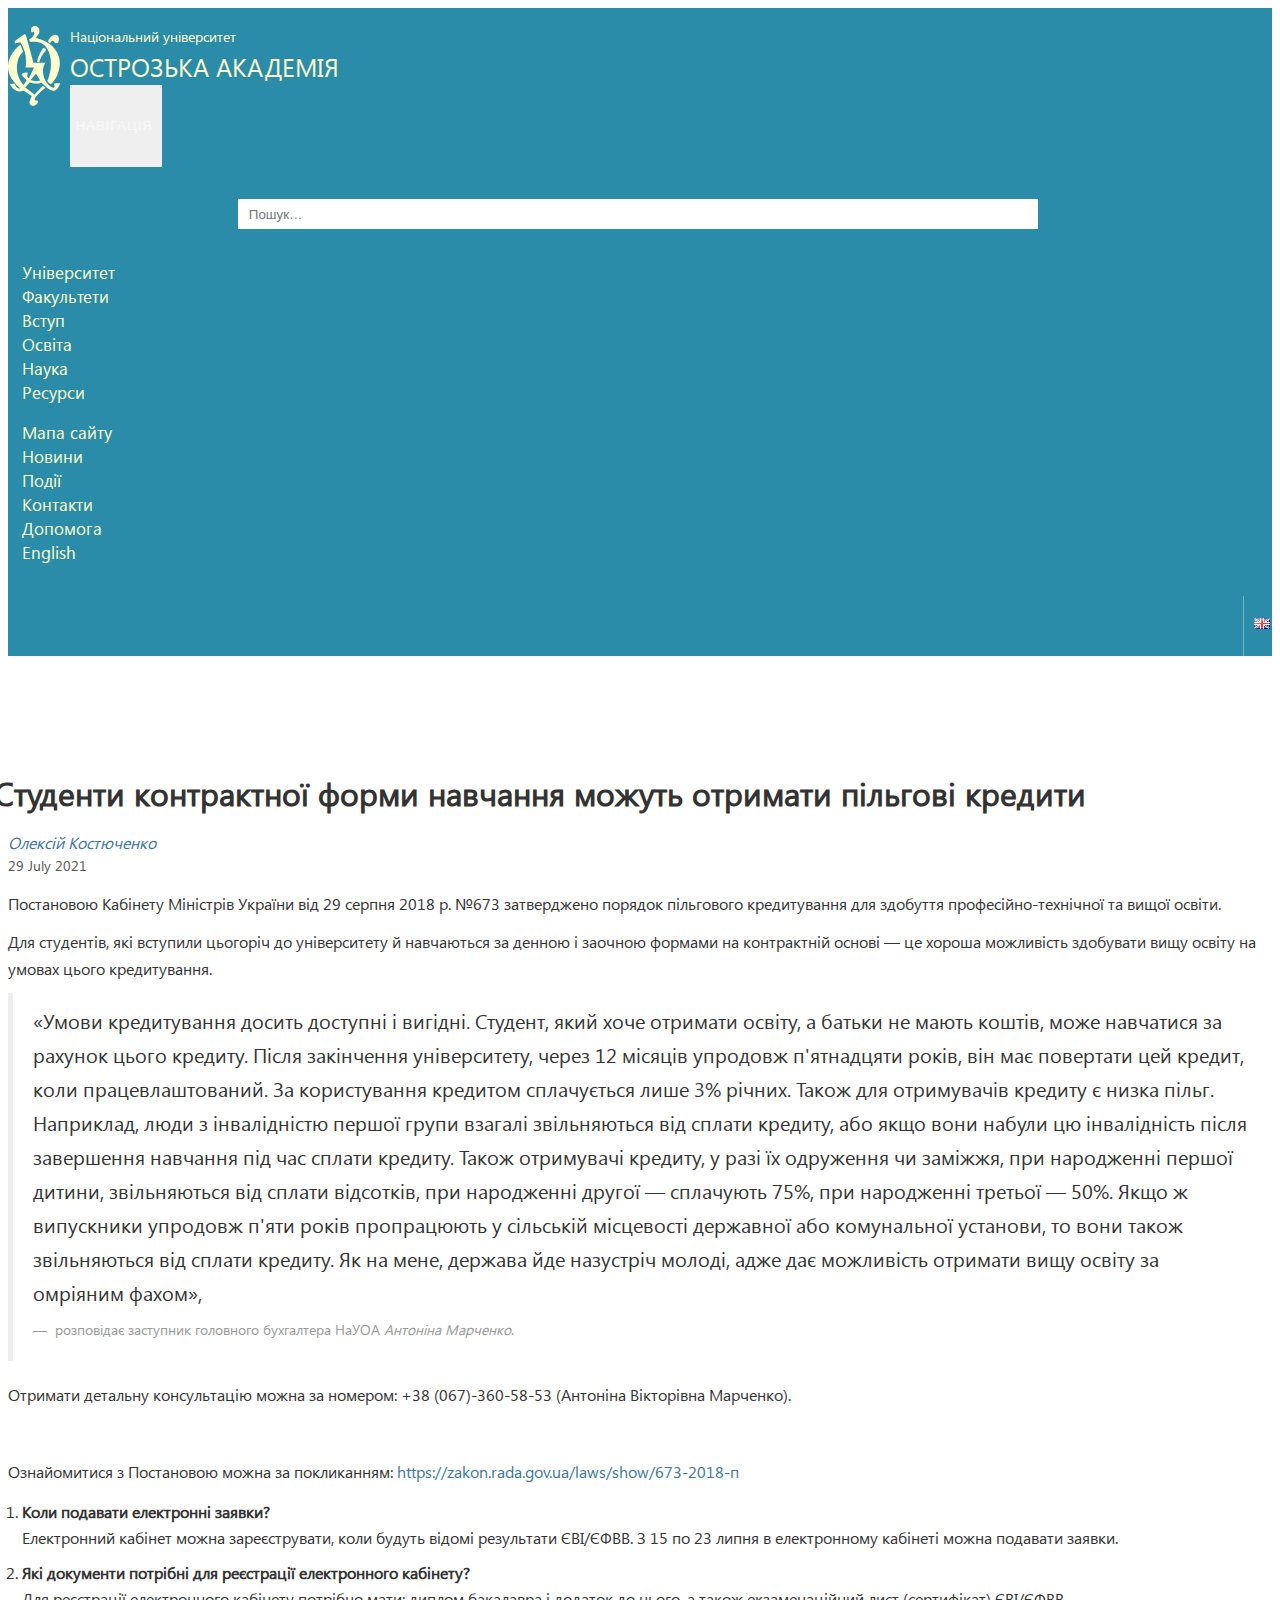
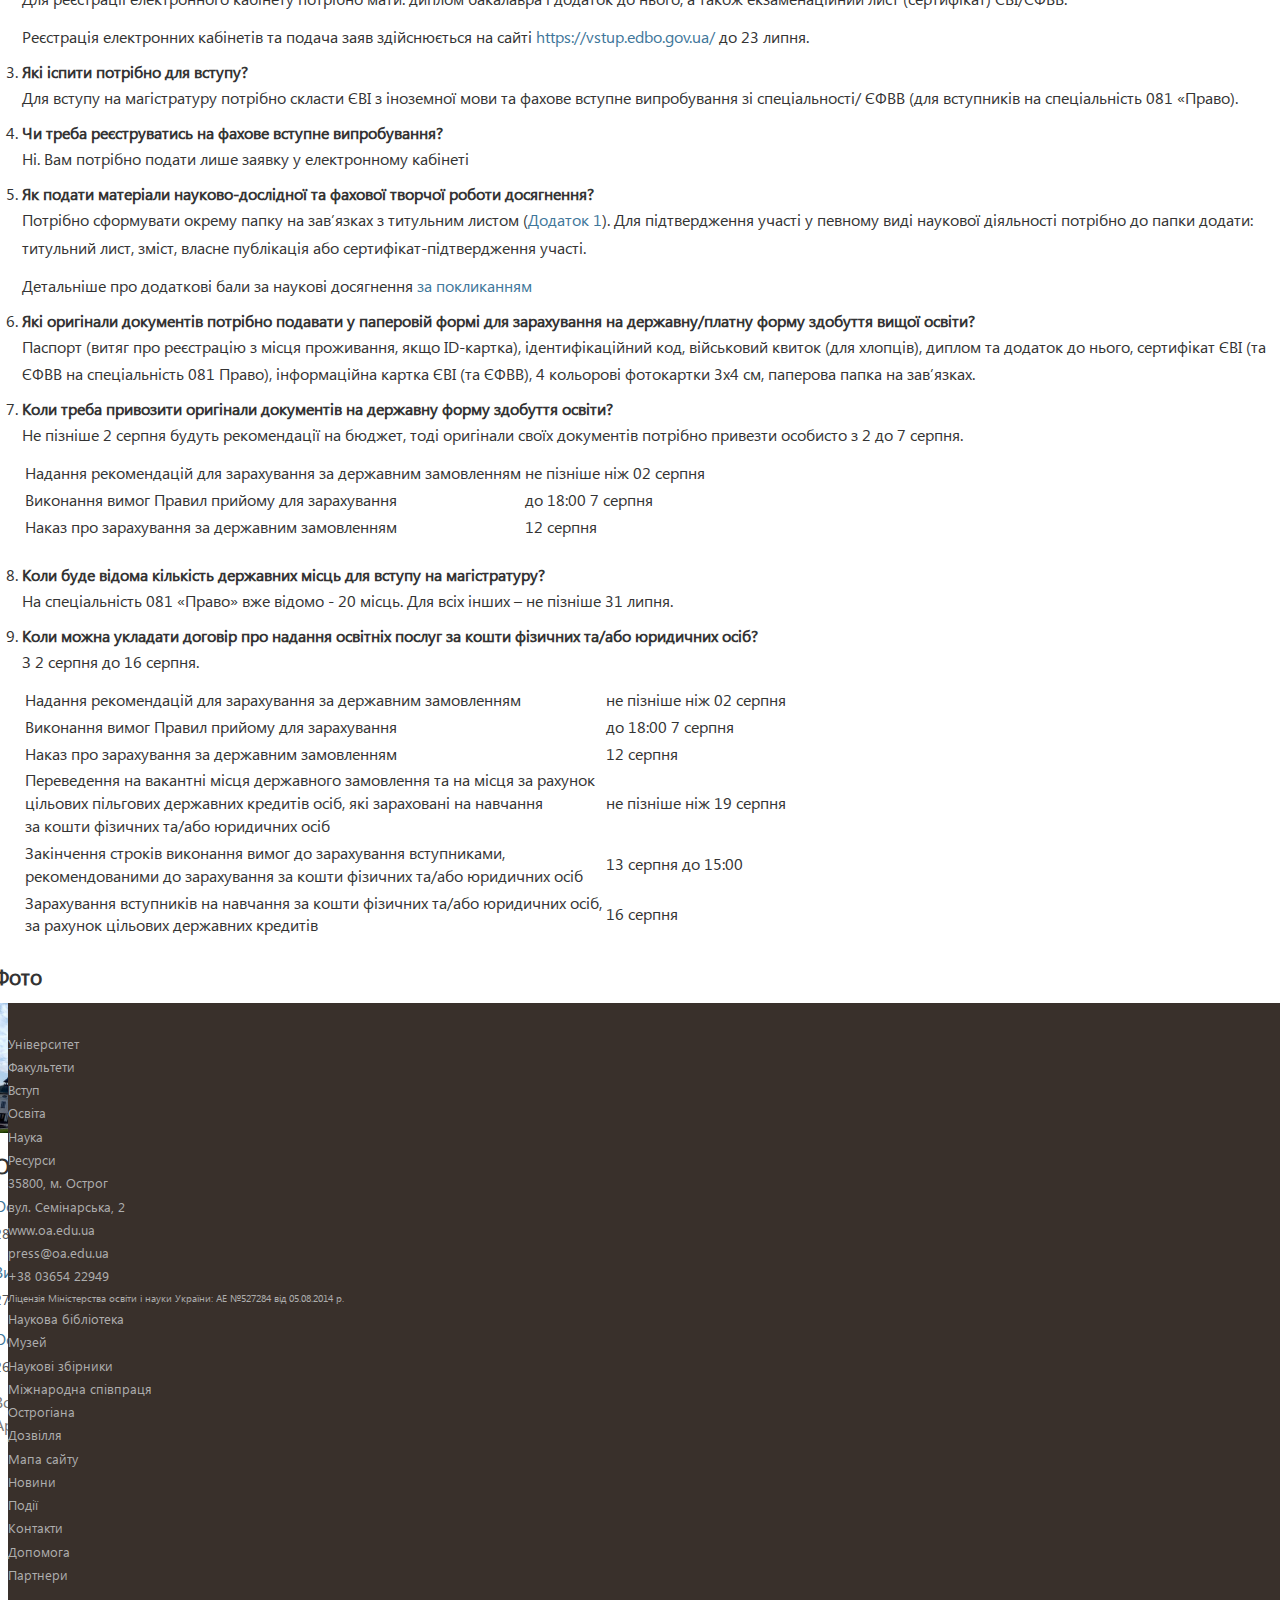
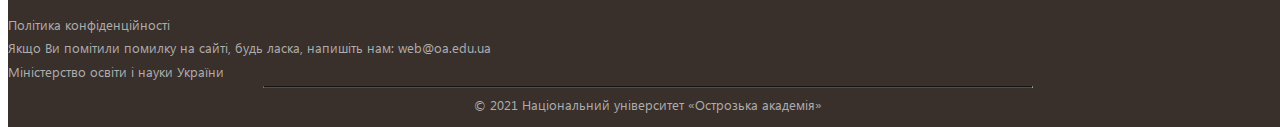
==== news (right sidebar).html @ 6e34d289 "page news accordion animation" ====
<!DOCTYPE html>
<html lang="uk">

<head>
	<!--base href="https://www.oa.edu.ua/" />-->
    <meta charset="utf-8">
    <!-- <meta http-equiv="X-UA-Compatible" content="IE=edge"> -->
	<meta name="viewport" content="width=device-width, initial-scale=1">
	<meta name="keywords" content="Острозька академія, університет, освіта, наука"/>
	<meta name="description" content=' Студенти контрактної форми навчання можуть отримати пільгові кредити' />
	<meta property="og:title" content="Студенти контрактної форми навчання можуть отримати пільгові кредити" />
	<meta property="og:url" content="https://www.oa.edu.ua/ua/info/news/2021/29-07-01" />
	<meta property="og:description" content="" />
	<meta property="og:image" content="https://www.oa.edu.ua/assets/images/new_building_b.jpg" />
	<meta property="og:type" content="article" />
	<meta property="og:site_name" content="Національний університет &laquo;Острозька академія&raquo;" />
	<title>Студенти контрактної форми навчання можуть отримати пільгові кредити | Національний університет &laquo;Острозька академія&raquo;</title>
	<link rel="alternate" type="application/rss+xml" title="Національний університет &laquo;Острозька академія&raquo; | Новини RSS" href="ua/rss.xml">	
	<link rel="shortcut icon" type="image/x-icon" href="i/favicon.ico" /> 
	<!-- <link href="c/bootstrap.min.css" rel="stylesheet">
    <link href="c/bootstrap-theme.min.css" rel="stylesheet"> -->
    <link href="bootstrap-5.0.2-dist/css/bootstrap.min.css" rel="stylesheet">
    <link href="c/owl-carousel/owl.carousel.css" rel="stylesheet">
    <link href="c/jquery.fancybox.min.css" rel="stylesheet">
    <link href="c/icomoon.css" rel="stylesheet">
    <link href="c/style.min.css" rel="stylesheet">
	
</head>

<body id="Inner">
<header>
    <nav class="navbar navbar-light fixed-top navbar-expand-md blue" role="navigation">
        <div class="container">
            <div class="headline d-none d-md-block"></div>
            <div class="row nav-row">
                <div class="col-md-4 col-lg-4 col-xl-4">
                    <!-- Brand and toggle get grouped for better mobile display -->
                    <div class="navbar-header">
                        <div class="d-flex justify-content-between navbar-brand">
                            <a href="/">
                                <img src="im/logo.svg" class="logo" alt="ОА">
                                <img src="im/logo.svg" class="logo_s" alt="ОА">
                                <div>
                                    <p class="d-none d-md-block">Національний університет</p>
                                    <p>ОСТРОЗЬКА АКАДЕМІЯ</p>
                                </div>
                            </a>
                            <button class="navbar-toggler" type="button" data-toggle="collapse" data-target="#navbarToggleExternalContent" aria-controls="navbarToggleExternalContent" aria-label="Переключатель навигации">
                                <span class="visually-hidden">Навігація</span>
                                <span class="navbar-toggler-icon"></span>
                            </button>

                            <!-- <button type="button" class="navbar-toggler" data-toggle="collapse"
                                data-target="#bs-example-navbar-collapse-1">
                                <span class="sr-only">Навігація</span>
                                <span class="icon-bar"></span>
                                <span class="icon-bar"></span>
                                <span class="icon-bar"></span>
                            </button> -->
                            <!-- <div style="clear:both;"></div>  -->


                        </div>
                    </div>
                </div>
                <div class="col-md-7 col-lg-7 col-xl-7" class="collapse navbar-collapse" id="navbarToggleExternalContent" style="height: auto;">

                    <!-- Collect the nav links, forms, and other content for toggling -->
                    <form id="sitesearch" class="d-block d-md-none" action="/ua/search" role="search">
                        <input name="gs" id="searchtext" class="placeholder animate-in" placeholder="Пошук…"
                               type="text">
                        <button class="svg" type="submit"><i class="icons _icon-search"></i></button>
                    </form>
                    <div class="d-flex justify-content-center">
                        <div class="row mainnav clearfix d-flex justify-content-end">
                            <div class="col-12">
                                <a id="mainnav"></a>
                                <nav role="navigation">
                                    <ul class="nav d-flex flex-column align-items-end flex-md-row justify-content-between">
                                        <li class="nav-item" id="univercity"><a class="nav-link" href="/ua/info/">Університет</a></li>
                                        <li class="nav-item" id="departments"><a class="nav-link" href="/ua/departments/">Факультети</a></li>
                                        <li class="nav-item" id="enter"><a class="nav-link" href="https://vstup.oa.edu.ua">Вступ</a></li>
                                        <li class="nav-item" id="student"><a class="nav-link" href="/ua/osvita/">Освіта</a></li>
                                        <li class="nav-item" id="science"><a class="nav-link" href="/ua/science/">Наука</a></li>
                                        <li class="nav-item" id="resources" class="last"><a class="nav-link" href="/ua/resources/">Ресурси</a></li>
                                    </ul>
                                </nav>
                            </div>
                        </div>

                        <div class="row topnav d-block d-md-none clearfix">
                            <div class="col-12">
                                <a id="rolesnav"></a>
                                <nav role="navigation">
                                    <ul class="nav d-flex flex-column flex-md-row justify-content-between">
                                        <li class="nav-item"><a class="nav-link" href="/ua/search">Мапа сайту</a></li>
                                        <li class="nav-item"><a class="nav-link" href="/ua/info/news">Новини</a></li>
                                        <li class="nav-item"><a class="nav-link" href="//events.oa.edu.ua">Події</a></li>
                                        <li class="nav-item"><a class="nav-link" href="/ua/contacts/">Контакти</a></li>
                                        <li class="nav-item"><a class="nav-link" href="//help.oa.edu.ua/">Допомога</a></li>
                                        <li class="nav-item"><a class="nav-link" href="/en/">English</a></li>
                                    </ul>
                                </nav>
                            </div>

                        </div>



                    </div><!-- /.navbar-collapse -->
                </div>
                <div class="col-md-1 col-lg-1 col-xl-1 navicons d-none d-md-block">
                    <div id="sb-search" class="sb-search">
                        <form action="/ua/search">
                            <input class="sb-search-input" placeholder="Пошук…" type="search" name="gs" id="search">
                            <input class="sb-search-submit" type="submit" value="">
                            <span class="sb-icon-search icons _icon-search"></span>
                        </form>
                    </div>
                    <div class="m-line"></div>
                    <a href="/en/"><img src="im/lang.jpg" alt="EN"></a>
                </div>
            </div>
        </div><!-- /.container -->
    </nav>
    <!--div id="snowflakeContainer">
<p class="snowflake">*</p>
</div-->
    <div class="drawer hidden-phone" id="m_univercity">
        <div class="container d-flex justify-content-end">
            <div class="col-md-2">
                <ul>
                    <li><a href="/ua/info/history">Історія та сучасність університету</a></li>
                    <li><a href="//museum.oa.edu.ua">Музей Острозької академії</a></li>
                    <li><a href="/ua/contacts/cont_heads">Адміністрація</a></li>
                    <li><a href="/ua/info/upravlinya_zvo/vchena_rada">Вчена рада</a></li>
                </ul>
            </div>

            <div class="col-md-2">
                <ul>
                    <li><a href="/ua/info/news">Новини та події</a></li>
                    <li><a href="/ua/info/upravlinya_zvo/rectorsoffice">Ректорат</a></li>
                    <li><a href="/ua/info/information_nauoa/normatyvno-pravovi-akty">Нормативні документи</a></li>
                    <li><a href="/ua/info/access">Публічна інформація</a></li>
                    <li><a href="/ua/contacts/cont_all">Контакти</a></li>
                </ul>
            </div>

            <p class="col-md-4 hidden-phone">Національний університет «Острозька академія» — наступник першого
                вищого навчального закладу східнослов’янських народів — Острозької слов’яно-греко-латинської
                академії. Сьогодні виш визнано одним із найпрестижніших вищих навчальних закладів України.</p>
            <div class="col-md-4"><img src="im/nav_about.jpg" alt="Університет" class="img-fluid" width="370"
                                       height="180"></div>


        </div>
    </div>
    <div class="drawer hidden-phone" id="m_enter">
        <div class="container d-flex justify-content-end">
            <div class="col-md-4"><img src="im/nav_admissions.jpg" alt="Вступ" class="img-fluid" width="370"
                                       height="180"></div>
            <div class="col-md-2">
                <ul>
                    <li><a href="/ua/abiturijentovi/receiving_commission/">Приймальна комісія</a></li>
                    <li><a href="ua/abiturijentovi/bachelor/">Бакалавр</a></li>
                    <li><a href="ua/abiturijentovi/master/">Магістр</a></li>
                    <!--li><a href="/ua/abiturijentovi/dovuzivzi">Довузівська підготовка</a></li-->
                    <li><a href="//idzdn.oa.edu.ua/">Заочна (дистанційна) форма навчання</a></li>

                </ul>
            </div>

            <div class="col-md-2">
                <ul>
                    <li><a href="//vstup.oa.edu.ua/pitannya-ta-vidpovidi">Питання та відповіді</a></li>
                    <!--<li><a href="ua/abiturijentovi/gurtozhutku/ymovu_gyrtozhitok">Умови поселення до гуртожитку</a></li>-->
                    <li><a href="//vstup.oa.edu.ua/#calendar">Календар вступника</a></li>
                    <li><a href="//vstup.oa.edu.ua/pravila-prijomu-do-nauoa/enter-2021">Правила прийому 2021</a>
                    </li>
                    <li><a href="ua/abiturijentovi/osobluvosty_pruyomy_inozemtsiv">Особливості прийому іноземців</a>
                    </li>
                    <li style="display:none;"><a href="ua/abiturijentovi/bachelor/programy_vstup">Програми фахових
                        вступних випробувань</a></li>
                    <li style="display:none;"><a href="ua/abiturijentovi/bachelor/vartist_navchannia">Вартість
                        навчання</a></li>
                    <li style="display:none;"><a href="ua/abiturijentovi/bachelor/derzh_zamovlennia2016">Обсяги
                        державного замовлення</a></li>

                </ul>
            </div>

            <p class="col-md-4 hidden-phone">Усю корисну інформацію про вступ до Національного університету
                «Острозька академія» абітурієнти можуть знайти у цьому розділі.</p>
        </div>
    </div>

    <div class="drawer hidden-phone" id="m_science">
        <div class="container d-flex justify-content-end">
            <div class="col-md-2">
                <ul>
                    <!--li><a href="#">Вчена рада</a></li-->
                    <!--<li><a href="/ua/science/labs">Наукові центри та лабораторії</a></li> -->
                    <li><a href="/ua/science/stud-olimp">Всеукраїнські студентські олімпіади</a></li>
                    <li><a href="/ua/science/vcheni_rady">Спеціалізовані вчені ради</a></li>
                    <li><a href="/ua/science/aspirantura/">Аспірантура та докторантура</a></li>

                </ul>
            </div>

            <div class="col-md-2">
                <ul>
                    <!--li><a href="http://confem.oa.edu.ua/">Конференції та семінари</a></li-->
                    <li><a href="/ua/science/sjournal/">Наукові записки</a></li>
                    <li><a href="//naub.oa.edu.ua/">Науковий блог</a></li>
                    <li><a href="ua/science/dosiagnennia">Наукові досягнення</a></li>
                    <li><a href="//lib.oa.edu.ua/funds/science-oa">Наукові праці викладачів</a></li>
                </ul>
            </div>

            <p class="col-md-4 hidden-phone">Національний університет «Острозька академія» має статус самоврядного
                (автономного) дослідницького національного вищого навчального закладу. В університеті функціонують
                наукові центри, лабораторії, спеціалізовані вчені ради із захисту кандидатських дисертацій.</p>

            <div class="col-md-4"><img src="im/nav_science.jpg" alt="Наука" class="img-fluid"></div>
        </div>
    </div>

    <div class="drawer hidden-phone" id="m_resources">
        <div class="container d-flex justify-content-end">
            <div class="col-md-4"><img src="im/nav_resources.jpg" alt="Ресурси" class="img-fluid"></div>
            <div class="col-md-2">
                <ul>
                    <li><a href="//lib.oa.edu.ua">Наукова бібліотека</a></li>
                    <li><a href="/ua/resources/rescenter/">Ресурсні центри</a></li>
                    <li><a href="/ua/resources/vdzg">Інформаційно-рекламний відділ</a></li>
                    <li><a href="/ua/studentbody/stud_organizations">Студентські організації</a></li>
                    <!--li><a href="#">Відділ кадрів</a></li-->
                </ul>
            </div>

            <div class="col-md-2">
                <ul>
                    <!--li><a href="#">Студентський відділ кадрів</a></li-->
                    <li><a href="/ua/resources/job/">Відділ кадрів</a></li>
                    <li><a href="/ua/foreign/">Відділ міжнародних зв'язків</a></li>

                    <li><a href="/ua/resources/fizkultura">Фізичне виховання та спорт</a></li>
                </ul>
            </div>

            <div class="col-md-2">
                <ul>
                    <li><a href="//ithub.oa.edu.ua">Лабораторія IT Hub</a></li>
                    <li><a href="/ua/resources/viddil_pratsevlashtyvanya_studentiv/">Відділ працевлаштування
                        студентів та випускників</a></li>
                    <li><a href="ua/resources/moodle">Навчальна система Moodle</a></li>
                </ul>
            </div>

            <div class="col-md-2">
                <ul>
                    <li><a href="//handbook.oa.edu.ua/">Довідник спудея</a></li>
                    <li><a href="/ua/etc/web">Веб-сайти Острозької академії</a></li>
                    <li><a href="/ua/search">Пошук та мапа сайту</a></li>
                    <li><a href="//help.oa.edu.ua/">Технічна підтримка</a></li>
                </ul>
            </div>
            <!--p class="col-sm-2 hidden-phone">Серед ресурсів, що надаються студентам, викладачам, працівникам та гостям університету наукова бібліотека, відділ кадрів, інформаційно-рекламний відділ, відділ міжнародних зв’язків, Центр вивчення спадщини Острозької академії,  ресурсні центри, методичні кабінети. </p-->
        </div>
    </div>

    <div class="drawer hidden-phone" id="m_departments">
        <div class="container d-flex justify-content-end">

            <div class="col-md-2">
                <ul>
                    <li><a href="/ua/departments/politics/">Політико-інформаційного менеджменту</a></li>
                    <li><a href="/ua/departments/filologist/">Романо-германських мов</a></li>
                    <li><a href="/ua/departments/humanities/">Гуманітарний</a></li>
                    <li><a href="/ua/departments/economics/">Економічний</a></li>
                </ul>
            </div>
            <div class="col-md-2">
                <ul>
                    <li><a href="/ua/departments/mizhn/">Міжнародних відносин</a></li>
                    <li><a href="/ua/departments/law/">Навчально-науковий інститут права ім. І. Малиновського</a>
                    </li>
                    <li><a href="/ua/departments/idzdn/">Навчально-науковий центр заочно-дистанційного навчання</a>
                    </li>
                </ul>
            </div>
            <p class="col-md-4 hidden-phone">В Національному університеті «Острозька академія» діє п'ять факультетів
                та Інститут права ім. І. Малиновського, студенти яких навчаються на 18 престижних спеціальностях.
            </p>
            <div class="col-md-4"><img src="im/nav_departments.jpg" alt="Факультети" class="img-fluid"></div>
        </div>
    </div>

    <div class="drawer hidden-phone" id="m_student">
        <div class="container d-flex justify-content-end">
            <div class="col-md-4"><img src="im/nav_student.jpg" alt="Освіта" class="img-fluid"></div>
            <p class="col-md-4 hidden-phone">Мета НаУОА – надання якісних освітніх послуг, які дозволяють студентам
                здобути знання та вміння, затребувані на сучасному ринку праці. Усю інформацію, яка стосується
                освітнього процесу в НаУОА, ви зможете знайти в цьому розділі. </p>
            <div class="col-md-2">
                <ul>
                    <li><a href="ua/osvita/ects/main_info/">Інформаційний пакет ЄКТС</a></li>
                    <li><a href="ua/osvita/ects/info_prog/">Інформація щодо програм</a></li>
                    <li><a href="/ua/departments/vybirkovi_dystsypliny">Вибіркові дисципліни</a></li>
                </ul>
            </div>
            <div class="col-md-2">
                <ul>
                    <li><a href="/ua/info/upravlinya_zvo/yakist_osvitnyoi_diyalnosti/">Якість освіти</a></li>
                    <li><a href="/ua/abiturijentovi/vstup_inf">Ліцензія на провадження освітньої діяльності</a></li>
                    <li><a href="/ua/osvita/publichne_obgovorennya_osvitnih_program">Публічне обговорення освітніх
                        програм</a></li>
                </ul>
            </div>
        </div>
    </div>

    <!--div class="row drawer hidden-phone" id="korisne">
        <div class="container">
            <div class="col-sm-4"><img src="/im/nav_student.jpg" alt="Корисне" class="img-responsive"></div>
            <p class="col-sm-4 hidden-phone">При Острозькій академії створена велика кількість студентських організацій, а також проектів, у яких студенти беруть активну участь, мають змогу проявити свій творчий потенціал та реалізувати себе.</p>
            <div class="col-sm-2">
                <ul>
                    <li><a href="/ua/studentbody/web_partners">Партнери</a></li>
                    <li><a href="/ua/studentbody/anti-koruptsiya-nauoa"> Антикорупційна діяльність</a></li>
                </ul>
            </div>

            <div class="col-sm-2">
                <ul>
                    <li><a href="/ua/studentbody/wifi">Карта покриття Wi-Fi</a></li>
                    <li><a href="/ua/studentbody/panorama">Панорамний тур</a></li>
                </ul>
            </div>
        </div>
</div-->


</header>

	<div class="main">
	<div class="container">
    <div class="row">
	<div class="col-xs-12">
    <h1>Студенти контрактної форми навчання можуть отримати пільгові кредити</h1>
	</div>	
				
	<div class="col-xs-12 col-sm-8 col-md-9 news-item">
	<div class="article-author"><a href="/ua/info/news/author?tags=%D0%9E%D0%BB%D0%B5%D0%BA%D1%81%D1%96%D0%B9%20%D0%9A%D0%BE%D1%81%D1%82%D1%8E%D1%87%D0%B5%D0%BD%D0%BA%D0%BE&amp;start=0" class="tag-link">Олексій Костюченко</a>
</div>
		
	<p class="date">29 July 2021</p>
					
					<p>Постановою Кабінету Міністрів України від 29 серпня 2018 р. №673 затверджено порядок пільгового кредитування для здобуття професійно-технічної та вищої освіти.</p>
<p>Для студентів, які вступили цьогоріч до університету й навчаються за денною і заочною формами на контрактній основі &mdash; це хороша можливість здобувати вищу освіту на умовах цього кредитування.</p>

<blockquote>
<p>&laquo;Умови кредитування досить доступні і вигідні. Студент, який хоче отримати освіту, а батьки не мають коштів, може навчатися за рахунок цього кредиту. Після закінчення університету, через 12 місяців упродовж п'ятнадцяти років, він має повертати цей кредит, коли працевлаштований. За користування кредитом сплачується лише 3% річних. Також для отримувачів кредиту є низка пільг. Наприклад, люди з інвалідністю першої групи взагалі звільняються від сплати кредиту, або якщо вони набули цю інвалідність після завершення навчання під час сплати кредиту. Також отримувачі кредиту, у разі їх одруження чи заміжжя, при народженні першої дитини, звільняються від сплати відсотків, при народженні другої &mdash; сплачують 75%, при народженні третьої &mdash; 50%. Якщо ж випускники упродовж п'яти років пропрацюють у сільській місцевості державної або комунальної установи, то вони також звільняються від сплати кредиту. Як на мене, держава йде назустріч молоді, адже дає можливість отримати вищу освіту за омріяним фахом&raquo;, <footer> розповідає заступник головного бухгалтера НаУОА <cite>Антоніна Марченко</cite>.</footer></p>
</blockquote>
<p>Отримати детальну консультацію можна за номером: +38 (067)-360-58-53 (Антоніна Вікторівна Марченко).</p>
<p>&nbsp;</p>
<p>Ознайомитися з Постановою можна за покликанням: <a href="https://zakon.rada.gov.ua/laws/show/673-2018-%D0%BF" target="_blank" rel="noopener">https://zakon.rada.gov.ua/laws/show/673-2018-п</a></p>
<ol>
<li><strong>Коли подавати електронні заявки?</strong>
<p>Електронний кабінет можна зареєструвати, коли будуть відомі результати ЄВІ/ЄФВВ. З 15 по 23 липня в електронному кабінеті можна подавати заявки.</p></li>
<li><strong>Які документи потрібні для реєстрації електронного кабінету?</strong>
<p>Для реєстрації електронного кабінету потрібно мати: диплом бакалавра і додаток до нього, а також екзаменаційний лист (сертифікат) ЄВІ/ЄФВВ.</p>
<p>Реєстрація електронних кабінетів та подача заяв здійснюється на сайті <a href="https://vstup.edbo.gov.ua/">https://vstup.edbo.gov.ua/</a> до 23 липня.</p></li>
<li><strong>Які іспити потрібно для вступу?</strong>
<p>Для вступу на магістратуру потрібно скласти ЄВІ з іноземної мови та фахове вступне випробування зі спеціальності/ ЄФВВ (для вступників на спеціальність 081 «Право).</p></li>
<li><strong>Чи треба реєструватись на фахове вступне випробування?</strong>
<p>Ні. Вам потрібно подати лише заявку у електронному кабінеті</p></li>
<li><strong>Як подати матеріали науково-дослідної та фахової творчої роботи досягнення?</strong>
<p>Потрібно сформувати окрему папку на зав’язках з титульним листом (<a href="/assets/files/news/2021/shparhalka_dlya_mahistriv.pdf" target="_blank" rel="noopener">Додаток 1</a>). Для підтвердження участі у певному виді наукової діяльності потрібно до папки додати: титульний лист, зміст, власне публікація або сертифікат-підтвердження участі.</p>
<p>Детальніше про додаткові бали за наукові досягнення <a href="https://vstup.oa.edu.ua/stati-magistrom/dokumenti-ta-stroki-prijomu" target="_blank" rel="noopener">за покликанням</a></p></li>
<li><strong>Які оригінали документів потрібно подавати у паперовій формі для зарахування на державну/платну форму здобуття вищої освіти?</strong>
<p>Паспорт (витяг про реєстрацію з місця проживання, якщо ID-картка), ідентифікаційний код, військовий квиток (для хлопців), диплом та додаток до нього, сертифікат ЄВІ (та ЄФВВ на спеціальність 081 Право), інформаційна картка ЄВІ (та ЄФВВ), 4 кольорові фотокартки 3х4 см, паперова папка на зав’язках.</p></li>
<li><strong>Коли треба привозити оригінали документів на державну форму здобуття освіти?</strong>
<p>Не пізніше 2 серпня будуть рекомендації на бюджет, тоді оригінали своїх документів потрібно привезти особисто з 2 до 7 серпня.</p>
<div class="table-responsive">
<table class="table table-bordered">
<tbody>
<tr>
<td>Надання рекомендацій для зарахування за державним замовленням</td>
<td>не пізніше ніж 02 серпня</td>
</tr>
<tr>
<td>Виконання вимог Правил прийому для зарахування</td>
<td>до 18:00 7 серпня</td>
</tr>
<tr>
<td>Наказ про зарахування за державним замовленням</td>
<td>12 серпня</td>
</tr>
</tbody>
</table>
</div>
</li>
<li><strong>Коли буде відома кількість державних місць для вступу на магістратуру?</strong>
<p>На спеціальність 081 «Право» вже відомо - 20 місць. Для всіх інших – не пізніше 31 липня.</p></li>
<li><strong>Коли можна укладати договір про надання освітніх послуг за кошти фізичних та/або юридичних осіб?</strong>
<p>З 2 серпня до 16 серпня.</p>
<div class="table-responsive">
<table class="table table-bordered">
<tbody>
<tr>
<td>Надання рекомендацій для зарахування за державним замовленням</td>
<td>не пізніше ніж 02 серпня</td>
</tr>
<tr>
<td>Виконання вимог Правил прийому для зарахування</td>
<td>до 18:00 7 серпня</td>
</tr>
<tr>
<td>Наказ про зарахування за державним замовленням</td>
<td>12 серпня</td>
</tr>
<tr>
<td>Переведення на вакантні місця державного замовлення та на місця за рахунок <br>цільових пільгових державних кредитів осіб, які зараховані на навчання <br>за кошти фізичних та/або юридичних осіб</td>
<td>не пізніше ніж 19 серпня</td>
</tr>
<tr>
<td>Закінчення строків виконання вимог до зарахування вступниками, <br>рекомендованими до зарахування за кошти фізичних та/або юридичних осіб</td>
<td>13 серпня до 15:00</td>
</tr>
<tr>
<td>Зарахування вступників на навчання за кошти фізичних та/або юридичних осіб, <br>за рахунок цільових державних кредитів</td>
<td>16 серпня</td>
</tr>
</tbody>
</table>
</div>
</li>
</ol>
							
					<a href="ua/info/news/2021/28-07-01" class="prew_article glyphicon glyphicon-chevron-left hidden-xs" title="Острог став одним з 5 міст України, де досліджуватимуть корупційні ризики вишів"></a> <a href="ua/info/news/2021/02-01-01" class="next_article glyphicon glyphicon-chevron-right hidden-xs" title="Вдосконалення освітньо-професійної програми «Облік і оподаткування»: виклики, перспективи та нові можливості у якісній взаємодії"></a>
				</div>
				<div class="col-xs-12 col-sm-4 col-md-3">
						<div class="panel-group news-side-right row" >
							<div class="news_like col-xs-12"><div class="addthis_native_toolbox"></div></div>

<div class="news_photo col-xs-12 col-sm-12">
<div class="border-top"></div>	

	<h4>Фото</h4>
	<!-- main slider carousel -->
	<div class="row">
		<div class="col-sm-12" id="slider">
			
				<div id="carousel-bounding-box">
					<div id="news-right-carusel" class="carousel slide">
						<!-- main slider carousel items -->
						<div class="carousel-inner">
							<div class="active item" data-slide-number="0">
								<a class="news-photo-download" title="Скачати фото" href="assets/images/new_building_b.jpg"><span class="glyphicon glyphicon-download-alt"></span></a>
								<a class="fancybox" data-fancybox="gal1" data-caption="Студенти контрактної форми навчання можуть отримати пільгові кредити" href="assets/images/new_building_b.jpg">
									<img src="assets/images/new_building_s.jpg" alt="Студенти контрактної форми навчання можуть отримати пільгові кредити" class="img-fluid">
									
								</a>
							</div>
														
						</div>
		
						
					</div>
				</div>
		</div>
	</div>
	<!--/main slider carousel-->
	
	
	
</div>
										
										<div class="right-block-item col-xs-12">
											<div class="border-top"></div>
											<h4>Останні новин</h4>
											<div class="news-item">			
	<p><a href="/ua/info/news/2021/28-07-01">Острог став одним з 5 міст України, де досліджуватимуть корупційні ризики вишів</a><br>
		<span class="date">28 July 2021</span></p>
</div><div class="news-item">			
	<p><a href="/ua/info/news/2021/27-07-01">Випускник Острозької академії Валерій Залужний став Головнокомандувачем ЗСУ</a><br>
		<span class="date">27 July 2021</span></p>
</div><div class="news-item">			
	<p><a href="/ua/info/news/2021/26-07-01">Острозька академія – серед лідерів державних ЗВО України за середнім конкурсним балом абітурієнтів</a><br>
		<span class="date">26 July 2021</span></p>
</div>				
											<div class="more">
												<p><a href="/ua/info/news/all_news">Всі новини</a><br/>				
												<a href="/ua/info/news/archive">Архів новин</a></p>
											</div>
										</div>
										
										
											
										
						</div>				
				</div>				
			</div>
	
		</div>
	</div>
	
<div class="pre-footer"></div>
<footer id="footer">
    <div class="container">
        <div class="row">
            <div class="col-12 col-md-9">
                <div class="row">
                    <div class="col-6 col-md-3 order-md-2 student">
                        <p><a href="/ua/info/">Університет</a></p>
                        <p><a href="/ua/departments/">Факультети</a></p>
                        <p><a href="/ua/abiturijentovi/">Вступ</a></p>
                        <p><a href="/ua/osvita/">Освіта</a></p>
                        <p><a href="/ua/science/">Наука</a></p>
                        <p><a href="/ua/resources/">Ресурси</a></p>
                        <!--p><a href="/ua/studentbody/">Корисне</a></p-->
                    </div>
                    <div class="col-6 col-md-4 order-md-1 adress">
                        <p>35800, м. Острог</p>
                        <p> вул. Семінарська, 2</p>
                        <p><a href="#">www.oa.edu.ua</a></p>
                        <p><a href="mailto:press@oa.edu.ua">press@oa.edu.ua</a></p>
                        <p>+38 03654 22949</p>
                        <p class="license d-none d-lg-block">Ліцензія Міністерства освіти і науки України: АЕ №527284 від 05.08.2014 р.</p>
                    </div>
                    <div class="col-6 col-md-3 order-md-1 d-none d-md-block to-top">
                        <p><a href="//lib.oa.edu.ua/">Наукова бібліотека</a></p>
                        <p><a href="//museum.oa.edu.ua/">Музей</a></p>
                        <p><a href="/ua/science/sjournal/">Наукові збірники</a></p>
                        <p><a href="/ua/foreign/">Міжнародна співпраця</a></p>
                        <p><a href="//heritage.oa.edu.ua/">Острогіана</a></p>
                        <p><a href="/ua/studentbody/stud_organizations/organizations_kmc/">Дозвілля</a></p>
                    </div>
                    <div class="col-6 col-md-2 order-md-2 d-none d-md-block">
                        <p><a href="/ua/search">Мапа сайту</a></p>
                        <p><a href="/ua/info/news">Новини</a></p>
                        <p><a href="/ua/info/news/events">Події</a></p>
                        <!--p><a href="#">Вакансії</a></p-->
                        <p><a href="/ua/contacts/">Контакти</a></p>
                        <p><a href="//help.oa.edu.ua/">Допомога</a></p>
                        <p><a href="/ua/studentbody/web_partners">Партнери</a></p>
                        <!--p><a href="/ua/etc/fin-doc/">Фінансові документи</a></p-->

                    </div>
                </div>
            </div>
            <div class="col-12 col-md-3 social ">
                    <a href="//www.facebook.com/oa.edu.ua" title="Facebook"><span class="icons _icon-facebook-f" aria-hidden="true"></span></a>
                    <a href="//twitter.com/oaedu" title="Twitter"><span class="icons _icon-twitter" aria-hidden="true"></span></a>
                    <a href="//www.youtube.com/user/oaedu" title="Youtube"><span class="icons _icon-youtube" aria-hidden="true"></span></a>
                    <a href="//www.instagram.com/ostrohacademy1576/" title="Instagram"><span class="icons _icon-instagram" aria-hidden="true"></span></a>
                    <a href="//t.me/ostroh_academy" title="Telegram"><span class="icons _icon-telegram" aria-hidden="true"></span></a>
                    <a href="/ua/rss.xml" title="Rss"><span class="icons _icon-wifi" aria-hidden="true"></span></a>
                    <!--a class="android" href="//play.google.com/store/apps/details?id=ua.edu.oa.app" title="Додаток на Android"></a-->
                    <a href="#" class="icons _icon-angle-up scroll-top" title="Вгору"></a>
                    <p><a href="/ua/politika_konfidencijnosti">Політика конфіденційності</a></p>
                    <p>Якщо Ви помітили помилку на сайті, будь ласка, напишіть нам: <a href="mailto:web@oa.edu.ua">web@oa.edu.ua</a></p>
                    <p><a href="http://www.mon.gov.ua/" target="_blank">Міністерство освіти і науки України</a></p>
                    <!--p><a href="http://www.lvtest.org.ua/" target="_blank">ЛРЦОЯО</a> <a href="http://pedpresa.com.ua/" target="_blank">ПедПреса</a></p-->

            </div>

        </div>
        <hr>
        <p class="copy">© 2021 Національний університет «Острозька академія»</p>
    </div>

</footer>


	<script src="https://ajax.googleapis.com/ajax/libs/jquery/3.5.1/jquery.min.js"></script>
<script src="bootstrap-5.0.2-dist/js/bootstrap.min.js"></script>	
<script src="j/owl.carousel.min.js"></script>
<script src="j/jquery.mousewheel-3.0.6.pack.js"></script>
<script src="j/jquery.fancybox.min.js"></script>
<script src="/j/jquery-ui-1.10.4.custom.min.js"></script>
<script src="j/config.js"></script>
<script src="j/config20.js"></script>
<!--script type="text/javascript" src="j/snow.js"></script-->
<!-- Google analytics -->
<script async src="https://www.googletagmanager.com/gtag/js?id=UA-22102549-1"></script>
<script>
  window.dataLayer = window.dataLayer || [];
  function gtag(){dataLayer.push(arguments);}
  gtag('js', new Date());

  gtag('config', 'UA-22102549-1');
</script>
<!--script>
	$(document).ready(() => {
		let url = location.href.replace(/\/$/, "");
		history.replaceState(null, null, url);

		if (location.hash) {

			var hash = url.split("#");

			//checks for nested tabs. Note that _ is the only character currently allowed in hashtags
			if (!hash[1].includes("_")) {

				$('#myTab a[href="#' + hash[1] + '"]').tab("show");

			} else {

				var nested = hash[1].split("_");
				var selectedtab = "";
				for (var i = 0; i < nested.length; i++) {
					//concatinates to allow for infinate nesting
					selectedtab += (selectedtab === "" ? nested[i] : "|" + nested[i]);
					$('#myTab a[href*="#' + selectedtab + '"]').tab("show");
				}

			}

			url = location.href.replace(/\/#/, "#");
			history.replaceState(null, null, url);
			setTimeout(() => {
				$(window).scrollTop(0);
			}, 400);
		}

		$('a[data-toggle="tab"]').on("click", function () {
			let newUrl;
			const hash = $(this).attr("href");
			if (hash === "#home") {
				newUrl = url.split("#")[0];
			} else {
				newUrl = url.split("#")[0] + hash;
			}
			history.replaceState(null, null, newUrl);
		});

	});
</script-->
	<!-- AddThis Smart Layers BEGIN -->
<script type="text/javascript" src="//s7.addthis.com/js/300/addthis_widget.js#async=1"></script>
<script type="text/javascript">
  addthis.layers({
    'theme' : 'transparent',
    'share' : {
      'position' : 'right',
		'services' : 'facebook,twitter,print,more'
    }   
  });
var addthis_config = addthis_config||{};
addthis_config.pubid = 'ra-4d9436517dfdb717';
function initAddThis() 
     {addthis.init()}
     // After the DOM has loaded...
     initAddThis();	
</script>
<!-- AddThis Smart Layers END -->
  </body>
</html>
---- c/icomoon.css ----
@font-face {
  font-family: 'icomoon';
  src:  url('../f/icomoon.eot?j76nnm');
  src:  url('../f/icomoon.eot?j76nnm#iefix') format('embedded-opentype'),
    url('../f/icomoon.ttf?j76nnm') format('truetype'),
    url('../f/icomoon.woff?j76nnm') format('woff'),
    url('../f/icomoon.svg?j76nnm#icomoon') format('svg');
  font-weight: normal;
  font-style: normal;
  font-display: block;
}

[class^="icon-"], [class*=" icon-"] {
  /* use !important to prevent issues with browser extensions that change fonts */
  font-family: 'icomoon' !important;
  speak: never;
  font-style: normal;
  font-weight: normal;
  font-variant: normal;
  text-transform: none;
  line-height: 1;

  /* Better Font Rendering =========== */
  -webkit-font-smoothing: antialiased;
  -moz-osx-font-smoothing: grayscale;
}

.icon-facebook:before {
  content: "\ea90";
}
.icon-instagram:before {
  content: "\ea92";
}
.icon-telegram:before {
  content: "\ea95";
}
.icon-twitter:before {
  content: "\ea96";
}
.icon-rss:before {
  content: "\ea9b";
}
.icon-youtube:before {
  content: "\ea9d";
}
---- c/style.min.css ----
@charset "UTF-8";
#Inner .navbar-light .container .nav-row .navbar-header .navbar-brand div p, .navbar-brand, .navbar-nav .nav-item a, .stick .navbar-light .container .nav-row .navbar-header .navbar-brand a p, .stick .navbar-light .justify-content-between .nav-item a {
    text-shadow: none
}
#Inner .reflect_archive_list ul li, ul li {
    list-style: none
}
#footer, body {
    min-width: 306px
}

@font-face {
    font-family: 'icons';
    src:
      url('../fonts/icons.ttf?wzrpzi') format('truetype'),
      url('../fonts/icons.woff?wzrpzi') format('woff'),
      url('../fonts/icons.svg?wzrpzi#icons') format('svg');
    font-weight: normal;
    font-style: normal;
    font-display: block;
  }

@font-face {
    font-family: 'Segoe UI Light';
    font-display: swap;
    src: url(../f/segoe_ui_light.eot);
    src: url(../f/segoe_ui_light.eot?#iefix) format('embedded-opentype'), url(../f/segoe_ui_light.woff) format('woff'), url(../f/segoe_ui_light.ttf) format('truetype'), url('../f/segoe_ui_light.svg#Segoe UI Light') format('svg');
    font-weight: 400;
    font-style: normal
}
@font-face {
    font-family: 'Segoe UI';
    font-display: swap;
    src: url(../f/segoe_ui.eot);
    src: url(../f/segoe_ui.eot?#iefix) format('embedded-opentype'), url(../f/segoe_ui.woff) format('woff'), url(../f/segoe_ui.ttf) format('truetype'), url('../f/segoe_ui.svg#Segoe UI') format('svg');
    font-weight: 400;
    font-style: normal
}
@font-face {
    font-family: 'Segoe UI Bold';
    font-display: swap;
    src: url(../f/segoe_ui_bold.eot);
    src: url(../f/segoe_ui_bold.eot?#iefix) format('embedded-opentype'), url(../f/segoe_ui_bold.woff) format('woff'), url(../f/segoe_ui_bold.ttf) format('truetype'), url('../f/segoe_ui_bold.svg#Segoe UI Bold') format('svg');
    font-weight: 400;
    font-style: normal
}
@font-face {
    font-family: SSSocial;
    font-display: swap;
    src: url(../f/ss-social-regular.eot);
    src: url(../f/ss-social-regular.eot?#iefix) format('embedded-opentype'), url(../f/ss-social-regular.woff) format('woff'), url(../f/ss-social-regular.ttf) format('truetype'), url(../f/ss-social-regular.svg#SSSocialRegular) format('svg');
    font-weight: 400;
    font-style: normal
}
.ss-icon, .ss-icon.ss-social, .ss-icon.ss-social-circle, [class*=" ss-"].right:after, [class*=" ss-"]:before, [class*=" ss-"][class*=" ss-social"].right:after, [class*=" ss-"][class*=" ss-social"]:before, [class^=ss-].right:after, [class^=ss-]:before, [class^=ss-][class*=" ss-social"].right:after, [class^=ss-][class*=" ss-social"]:before {
    font-family: SSSocial;
    font-style: normal;
    font-weight: 400;
    text-decoration: none;
    text-rendering: optimizeLegibility;
    white-space: nowrap;
    -webkit-font-feature-settings: "liga";
    -moz-font-feature-settings: "liga=1";
    -moz-font-feature-settings: "liga";
    -ms-font-feature-settings: "liga"1;
    -o-font-feature-settings: "liga";
    font-feature-settings: "liga";
    -webkit-font-smoothing: antialiased
}
.ss-icon.ss-social-circle, [class*=" ss-"].ss-social-circle.right:after, [class*=" ss-"].ss-social-circle:before, [class^=ss-].ss-social-circle.right:after, [class^=ss-].ss-social-circle:before {
    font-weight: 700
}
[class^=ss-].right:before, [class^=ss-][class*=" ss-social"].right:before {
    display: none;
    content: ''
}
.ss-facebook.right:after, .ss-facebook:before {
    content: ''
}
.ss-twitter.right:after, .ss-twitter:before {
    content: ''
}
.ss-linkedin.right:after, .ss-linkedin:before {
    content: ''
}
.ss-googleplus.right:after, .ss-googleplus:before {
    content: ''
}
.ss-tumblr.right:after, .ss-tumblr:before {
    content: ''
}
.ss-wordpress.right:after, .ss-wordpress:before {
    content: ''
}
.ss-blogger.right:after, .ss-blogger:before {
    content: ''
}
.ss-posterous.right:after, .ss-posterous:before {
    content: ''
}
.ss-youtube.right:after, .ss-youtube:before {
    content: ''
}
.ss-vimeo.right:after, .ss-vimeo:before {
    content: ''
}
.ss-flickr.right:after, .ss-flickr:before {
    content: ''
}
.ss-instagram.right:after, .ss-instagram:before {
    content: ''
}
.ss-pinterest.right:after, .ss-pinterest:before {
    content: ''
}
.ss-dribbble.right:after, .ss-dribbble:before {
    content: ''
}
.ss-behance.right:after, .ss-behance:before {
    content: ''
}
.ss-github.right:after, .ss-github:before {
    content: ''
}
.ss-octocat.right:after, .ss-octocat:before {
    content: ''
}
.ss-paypal.right:after, .ss-paypal:before {
    content: ''
}
.ss-foursquare.right:after, .ss-foursquare:before {
    content: ''
}
.ss-skype.right:after, .ss-skype:before {
    content: ''
}
.ss-rdio.right:after, .ss-rdio:before {
    content: ''
}
.ss-spotify.right:after, .ss-spotify:before {
    content: ''
}
.ss-lastfm.right:after, .ss-lastfm:before {
    content: ''
}
.ss-mail.right:after, .ss-mail:before {
    content: '✉'
}
.ss-like.right:after, .ss-like:before {
    content: '👍'
}
.ss-rss.right:after, .ss-rss:before {
    content: ''
}
.icons {
    position: relative;
    top: 1px;
    display: inline-block;
    font-family: 'icons';
    font-style: normal;
    font-weight: 400;
    line-height: 1;
    -webkit-font-smoothing: antialiased;
    -moz-osx-font-smoothing: grayscale
}
._icon-angle-down:before {
    content: "\e900";
  }
  ._icon-angle-left:before {
    content: "\e901";
  }
  ._icon-angle-right:before {
    content: "\e902";
  }
  ._icon-angle-up:before {
    content: "\e903";
    font-size: 25px;
  }
  ._icon-facebook-f:before {
    content: "\e904";
  }
  ._icon-instagram:before {
    content: "\e905";
  }
  ._icon-telegram:before {
    content: "\e906";
  }
  ._icon-youtube:before {
    content: "\e907";
  }
  ._icon-twitter:before {
    content: "\e908";
  }
  ._icon-folder:before {
    content: "\e909";
  }
  ._icon-clock:before {
    content: "\e90a";
  }
  ._icon-list-alt:before {
    content: "\e90b";
  }
  ._icon-wifi:before {
    content: "\e90c";
  }
  ._icon-search:before {
    content: "\e90d";
  }
  ._icon-play-circle:before {
    content: "\e90e";
  }
body {
    font-family: Segoe UI, ProximaNova, Helvetica Neue, Helvetica, Arial, sans-serif;
    font-size: 16px;
    line-height: 1.428571429;
    color: #333;
    background-color: #fff
}
a {
    color: #3e769a;
    text-decoration: none;
    -webkit-transition: all .3s ease-in-out;
    -moz-transition: all .3s ease-in-out;
    -o-transition: all .3s ease-in-out;
    transition: all .3s ease-in-out
}
a:hover {
    color: #ff7200;
    text-decoration: underline
}
:focus {
    outline: 0
}
.headline {
    width: 100%;
    height: 15px
}
#Inner header .navbar-light {
    -webkit-transition: width .5s;
    -moz-transition: width .5s;
    -ms-transition: width .5s;
    transition: width .5s
}
#Inner.stick .navbar-light, #Main.stick .navbar-light {
    height: 70px;
    z-index: 110
}
#Inner.stick header .drawer, .stick .drawer {
    top: 70px
}
.logo_s {
    display: none;
    height: 65px;
}
.stick .logo_s {
    display: block;
    opacity: 1;
    filter: alpha(opacity=100);
    /* height: auto */
}
.logo {
    display: block;
    height: 80px;
}
.stick .logo {
    display: none
}
.stick .headline, .stick .navbar-light .container .nav-row .navbar-header .navbar-brand p:first-of-type {
    display: none !important
}
.stick header nav {
    background: rgba(43, 140, 169, .95);
    box-shadow: none
}
.stick header nav nav {
    background: none
}
.stick .navbar-light .container .nav-row .navbar-header .navbar-brand {
    margin-top: 0;
    /* padding: 0 0 0 15px */
}
.stick .navbar-light .container .nav-row .navbar-header .navbar-brand p:last-of-type {
    padding: 22px 0
}
.stick .navbar-light .justify-content-between .nav-item a {
    padding-top: 23px;
    padding-bottom: 24px
}
.stick .navicons {
    padding-top: 5px
}
.stick .m-line {
    height: 52px;
    margin: 4px 0
}
header nav span {
    display: inline-block;
    height: 80px;
    color: #fff;
    color: rgba(255, 255, 255, .6);
    text-transform: uppercase;
    vertical-align: top;
    font-size: 13px;
    letter-spacing: 1px;
    line-height: 80px;
    -webkit-transition: all 150ms ease-in-out;
    -moz-transition: all 150ms ease-in-out;
    -ms-transition: all 150ms ease-in-out;
    transition: all 150ms ease-in-out
}
.stick header nav span {
    height: 49px;
    line-height: 51px
}
header .navbar-light {
    border: none
}
nav.blue {
    background: rgba(43, 140, 169, 1)
}
.navbar-brand a {
    display: block;
    text-decoration: none
}
.navbar-light .justify-content-between .nav-item a {
    color: #fffecd;
    text-decoration: none;
    -webkit-transition: all .3s ease-in-out;
    -moz-transition: all .3s ease-in-out;
    -ms-transition: all .3s ease-in-out;
    transition: all .3s ease-in-out;
    padding-top: 34px;
    padding-bottom: 42px;
    font-size: 1.05em
}
#accordion .collapsed .card-header, .navicons {
    -moz-transition: all .3s ease-in-out;
    -ms-transition: all .3s ease-in-out
}
.navbar-light .container .nav-row .navbar-header .navbar-brand {
    margin-top: 3px
}
.navbar-light .container .nav-row .navbar-header .navbar-brand img {
    float: left;
    margin-right: 10px;
}
/* .navbar-light .container .nav-row .navbar-header .navbar-brand div {
    float: left
} */
/* -------- */
.navbar-light .container .nav-row .navbar-header .navbar-brand a p {
    text-decoration: none;
    color: #fffecd;
    text-shadow: 1px 0 2px #000
}
.navbar-light .container .nav-row .navbar-header .navbar-brand div p {
    margin: 0
}
.navbar-light .container .nav-row .navbar-header .navbar-brand p:first-of-type {
    font-size: 14px;
    margin-bottom: 8px
}
.navbar-light .container .nav-row .navbar-header .navbar-brand p:last-of-type {
    font-size: 25px;
    padding: 0
}
.nav .nav-item :hover.nav-link {
    color: #2b8ca9
}
.nav .nav-item .active.main-active .nav-link, .nav .nav-item .active .nav-link, .nav .nav-item .main-active .nav-link {
    background-color: #fffecd;
    color: #2b8ca9
}
.navbar-collapse.collapsing .row, .navbar-collapse.in .row {
    border: 0;
    float: left;
    width: 50%
}
.navbar .container, .navbar .container-fluid, .navbar .container-lg, .navbar .container-md, .navbar .container-sm, .navbar .container-xl {
    display: block;
}
/* -------- */
#sitesearch {
    text-align: center;
    margin-top: 2em;
    margin-bottom: 2em
}
#searchtext {
    border: 1px solid #fff;
    padding: 0 30px 0 10px;
    width: 60%;
    height: 2.1em;
    margin-left: 17px
}
.navicons {
    padding-top: 15px;
    -webkit-transition: all 150ms ease-in-out;
    transition: all .3s ease-in-out;
    text-align: right;
    position: relative
}
.svg {
    position: relative;
    right: 30px;
    top: 3px;
    border: 0;
    height: 17px;
    width: 17px;
    background: 0 0;
    color: #756E6E
}
.navicons img {
    margin: 0 2px
}
.navicons .wrapper-simple, .navicons a {
    margin: 1em 0;
    display: inline-block;
    width: 24px
}
.m-line {
    display: inline-block;
    width: 1px;
    height: 60px;
    background: rgba(255, 255, 255, .35);
    vertical-align: top;
    zoom: 1
}
.drawer {
    width: 100%;
    margin: 0 !important;
    padding: 1.875em 0;
    position: fixed;
    top: 114px;
    z-index: 2000;
    background: #fff;
    border-top: 9px solid #fffecd;
    -webkit-box-shadow: 0 10px 12px -5px #56585a;
    -moz-box-shadow: 0 10px 12px -5px #56585a;
    box-shadow: 0 10px 12px -5px #56585a;
    display: none;
    font-size: .9em
}
.drawer ul {
    margin: 0;
    padding: 0;
    list-style-type: none
}
.drawer ul li {
    margin-bottom: .9em
}
#owl-demo .item .block p:last-child, .drawer ul li:last-of-type {
    margin-bottom: 0
}
.drawer h4 a, .drawer ul li a {
    text-decoration: none;
    color: #3e0707
}
.drawer h4 a:hover, .drawer ul li a:hover {
    text-decoration: underline;
    color: #ff7200
}
.drawer div[class*=col-] ul {
    margin: 0
}
.slider {
    position: relative
}
.slider #shadow-top {
    position: absolute;
    z-index: 1;
    height: 150px;
    width: 100%;
    background: url(../im/header_fade.png) top left repeat-x;
    background: linear-gradient(180deg, rgba(0, 0, 0, 0.65) 0%, rgba(0, 0, 0, 0.5) 15%, rgba(0, 0, 0, 0.1) 70%, rgba(0, 0, 0, 0) 100%);
}
.slider .owl-next, .slider .owl-prev {
    font-size: 1.6em;
    z-index: 100;
    padding: 14% 0 0;
    color: #fff;
    position: absolute;
    top: 0
}
.slider .owl-next, .slider .owl-next.icons:empty, .slider .owl-prev, .slider .owl-prev.icons:empty {
    height: 100%;
    width: 3%
}
.slider .owl-next:hover, .slider .owl-prev:hover {
    opacity: 1;
    filter: alpha(opacity=100);
    cursor: pointer
}
#owl-demo .item .block, .slider .owl-next, .slider .owl-prev {
    opacity: 0;
    text-decoration: none
}
.slider .owl-prev {
    display: block;
    background: url('data:image/svg+xml; base64,PD94bWwgdmVyc2lvbj0iMS4wIiA/Pgo8c3ZnIHhtbG5zPSJo…IgaGVpZ2h0PSIxIiBmaWxsPSJ1cmwoI2dyYWQtdWNnZy1nZW5lcmF0ZWQpIiAvPgo8L3N2Zz4=');
    background: -moz-linear-gradient(left, rgba(0, 0, 0, .5) 0, rgba(0, 0, 0, 0) 100%);
    background: -webkit-gradient(linear, left top, right top, color-stop(0, rgba(0, 0, 0, .5)), color-stop(100%, rgba(0, 0, 0, 0)));
    background: -webkit-linear-gradient(left, rgba(0, 0, 0, .5) 0, rgba(0, 0, 0, 0) 100%);
    background: -o-linear-gradient(left, rgba(0, 0, 0, .5) 0, rgba(0, 0, 0, 0) 100%);
    background: -ms-linear-gradient(left, rgba(0, 0, 0, .5) 0, rgba(0, 0, 0, 0) 100%);
    background: linear-gradient(to right, rgba(0, 0, 0, .5) 0, rgba(0, 0, 0, 0) 100%);
    filter: progid:DXImageTransform.Microsoft.gradient(startColorstr='#80000000', endColorstr='#00000000', GradientType=1);
    filter: alpha(opacity=0)
}
.slider .owl-next {
    right: 0;
    filter: alpha(opacity=0);
    background: url('data:image/svg+xml; base64,PD94bWwgdmVyc2lvbj0iMS4wIiA/Pgo8c3ZnIHhtbG5zPSJo…IgaGVpZ2h0PSIxIiBmaWxsPSJ1cmwoI2dyYWQtdWNnZy1nZW5lcmF0ZWQpIiAvPgo8L3N2Zz4=');
    background: -moz-linear-gradient(left, rgba(0, 0, 0, 0) 0, rgba(0, 0, 0, .5) 100%);
    background: -webkit-gradient(linear, left top, right top, color-stop(0, rgba(0, 0, 0, 0)), color-stop(100%, rgba(0, 0, 0, .5)));
    background: -webkit-linear-gradient(left, rgba(0, 0, 0, 0) 0, rgba(0, 0, 0, .5) 100%);
    background: -o-linear-gradient(left, rgba(0, 0, 0, 0) 0, rgba(0, 0, 0, .5) 100%);
    background: -ms-linear-gradient(left, rgba(0, 0, 0, 0) 0, rgba(0, 0, 0, .5) 100%);
    background: linear-gradient(to right, rgba(0, 0, 0, 0) 0, rgba(0, 0, 0, .5) 100%);
    filter: progid:DXImageTransform.Microsoft.gradient(startColorstr='#00000000', endColorstr='#80000000', GradientType=1)
}
.slider ._icon-angle-right:before {
    position: absolute;
    right: 17%
}
.slider ._icon-angle-left:before {
    position: absolute;
    left: 17%
}
#owl-demo .item img {
    display: block;
    width: 100%;
    height: auto;
    border: 0
}
#owl-demo .item a {
    z-index: 105
}
#owl-demo .item .block {
    width: 350px;
    z-index: 105;
    display: block;
    filter: alpha(opacity=0);
    -webkit-transition: opacity 2s ease-in-out;
    -moz-transition: opacity 2s ease-in-out;
    -ms-transition: opacity 2s ease-in-out;
    transition: opacity 2s ease-in-out
}
#owl-demo .active .item .block {
    opacity: 1;
    filter: alpha(opacity=100)
}
#owl-demo .active .item .block div {
    -webkit-transition: background-color .3s ease-in-out;
    -moz-transition: background-color .3s ease-in-out;
    -ms-transition: background-color .3s ease-in-out;
    transition: background-color .3s ease-in-out
}
#owl-demo .item .block .orange {
    background: rgba(255, 114, 0, .85);
    padding: 1em
}
#owl-demo .item .block .orange:hover {
    background: rgba(255, 114, 0, .95)
}
#owl-demo .item .block .green {
    background: rgba(0, 140, 114, .85);
    padding: 1em
}
#owl-demo .item .block .green:hover {
    background: rgba(0, 140, 114, .95)
}
#owl-demo .item .block .blue {
    background: rgba(43, 140, 169, .85);
    padding: 1em
}
#owl-demo .item .block .blue:hover {
    background: rgba(43, 140, 169, .95)
}
#owl-demo .item .block .yellow {
    background: rgba(223, 175, 77, .85);
    padding: 1em
}
#owl-demo .item .block .yellow:hover {
    background: rgba(223, 175, 77, .95)
}
#owl-demo .item .block.right {
    text-align: right;
    position: absolute;
    right: 50px
}
#owl-demo .item .left.block {
    text-align: left;
    position: absolute;
    left: 50px
}
#owl-demo .item .block h3 {
    font-family: Segoe UI Light;
    color: #fff;
    margin-top: 0
}
#owl-demo .item .block p {
    color: #000
}
#owl-demo .owl-page.active .orange {
    background: rgba(255, 114, 0, 1)
}
#owl-demo .owl-page.active .green {
    background: rgba(0, 140, 114, 1)
}
#owl-demo .owl-page.active .blue {
    background: rgba(43, 140, 169, 1)
}
#owl-demo .owl-page.active .yellow {
    background: rgba(223, 175, 77, 1)
}
#bar, #progressBar .orange {
    background: rgba(255, 114, 0, .8)
}
#bar {
    width: 0;
    max-width: 100%;
    height: 10px
}
#progressBar {
    width: 100%;
    position: absolute;
    bottom: 0
}
#progressBar .green {
    background: rgba(0, 140, 114, .8)
}
#progressBar .blue {
    background: rgba(43, 140, 169, .8)
}
#progressBar .yellow {
    background: rgba(223, 175, 77, .8)
}
.news-block {
    padding-bottom: 2em;
    padding-top: 1.5em;
    background: #fffecd
}
.news-block .three-strings{
    height: 255px;
    flex-wrap: inherit;
    overflow: hidden;
}
.news-block a img {
    margin-bottom: 13px
}
.news-block .m2 {
    height: 3em
}
.news-block .m2 h2 {
    margin-bottom: 0;
    margin-top: 0
}
.news-block h2 {
    font-weight: lighter;
    color: #4d4d4d;
    font-family: Segoe UI Light;
    margin-bottom: 20px
}
.news-block a {
    color: #333;
    position: relative;
    margin: 0;
    text-decoration: none;
    display: block
}
.news-block .more a:hover, .news-block a:hover {
    color: #3e769a;
    text-decoration: underline
}
#accordion a, #footer a, #myCarousel a, #myCarousel a p, #myCarousel a.icons, #myCarousel a.icons:hover, #news-right-carusel .carousel-control, .accordion a, .acordion-ui h3 a, .findoc:hover, .main .category a, .more-news-items .ss-icon:hover, .next_article:hover, .prew_article:hover, .sites-oa .icons, .sites-oa a {
    text-decoration: none
}
.news-block .latest-news {
    height: 117px;
    margin-bottom: 13px
}
.news-block .latest {
    color: #4d4d4d
}
.news-block .more a {
    color: #767676
}
.news-block .more a:after {
    content: "\e902";
    font-family: 'icons';
    width: 8px;
    height: 100%;
    display: block;
    position: absolute;
    top: 0;
    right: -.9em
}
.news-block .date div {
    padding: .5em 0;
    text-align: center
}
.news-block .date div:first-of-type {
    background: #ff7200;
    color: #fff;
    font-size: .8em
}
.news-block .date div:last-of-type {
    color: #fff;
    font-size: .8em;
    background: #ff7200;
    border-top: 1px solid #fffecd
}
.news-block .events .row, .news-block .news .row {
    position: relative
}
/* .news-block .news .row>.item {
    height: 16em;
    overflow: hidden
} */
.news-block .events .more, .news-block .news .more {
    position: absolute;
    bottom: 0;
    text-align: right;
    right: 2.8em
}
.news-block .events .info, .news-block .more {
    font-size: .8em
}
.news-block .events .info, .news-block .more p {
    margin-bottom: 0
}
.news-block .events .info p {
    margin-bottom: 0;
    color: #565656
}
.news-block .events .owl-item .item div:first-of-type {
    padding-left: 1px
}
.news-block .events p.events-name {
    margin-bottom: 1em;
    color: #333;
    font-size: 1.2em;
    overflow: hidden;
    max-height: 7em
}
.news-items {
    margin-bottom: 1em
}
.news-item .date, .news-items .item span {
    font-size: .9em;
    color: #565656
}
.news-items .item a img {
    margin-bottom: 10px
}
.news-item .border.small {
    width: 30%;
    margin-top: 2em
}
.newstags {
    margin: .4em 0
}
.border {
    border-top: 1px solid #afafaf
}
.more-news-items .more a, .right-block-item .more a {
    color: #767676
}
.more-news-items .more a:hover, .right-block-item .more a:hover {
    color: #333
}
.more-news-items .more a:after, .right-block-item .more a:after {
    content: "\e080";
    /* font-family: 'Glyphicons Halflings'; */
    font-family: 'icons';
    width: 8px;
    height: 100%;
    right: -.5em;
    position: relative;
    top: .1em;
    display: inline-block;
    font-size: .9em
}
/* .icons {
    position: relative;
    top: 1px;
    display: inline-block;
    font-family: 'icons';
    font-style: normal;
    font-weight: 400;
    line-height: 1;
    -webkit-font-smoothing: antialiased;
    -moz-osx-font-smoothing: grayscale;
} */
.more-news-items .ss-icon {
    font-size: .8em
}
.news-block a img.icon_video {
    margin-bottom: 0;
    width: auto
}
img.icon_video {
    border: 0;
    padding-left: 5px;
    vertical-align: middle
}
.news-photo-download {
    position: absolute;
    right: .5em;
    bottom: .3em;
    color: #fff;
    opacity: .6;
    z-index: 100
}
.news-photo-download:hover {
    opacity: 1;
    color: #fff
}
.main {
    margin: 3em 0;
    background: #fff
}
.main .category {
    font-family: Segoe UI Light;
    font-weight: lighter;
    margin-bottom: 1em
}
/* .main .category .col-xs-6 {
    min-height: 12em
}----- */
.main .category .col-6 {
    min-height: 12em
}
.main .category .category-block {
    padding: .4em .7em;
    color: #fffecd;
    margin-bottom: .3em;
    font-size: 1.2em
}
.main .category ul li {
    font-family: Segoe UI;
    list-style: none;
    margin-bottom: .2em
}
.library {
    background: #72a545
}
.museum {
    background: #8f6a4c
}
.journals {
    background: #D58341
}
.world {
    background: #ba5656
}
.ostrog {
    background: #dfaf4d
}
.leisure {
    background: #c24c2c
}
.main .category p {
    margin-left: 15px
}
.main .category a {
    color: #3e0707
}
.main .category a:hover {
    color: #ff7200
}
#Inner .main .container .content>h2:first-child, #Inner .main .container .content>h3:first-child, #Inner .main .container .content>h4:first-child {
    margin-top: 0
}
.content p, .news-item p {
    line-height: 170%
}
.content ul, .news-item ul {
    padding-left: 1.65em
}
.content ul.pagination {
    padding: 0
}
.content ul li, .news-item ul li {
    list-style-image: url(/im/listline.gif)
}
.acordion-ui h3 {
    font-size: 1em
}
.img-fluid, .thumbnail>img, .thumbnail a>img, .carousel-inner>.item>img, .carousel-inner>.item .nav-link>img {
    display: block;
    max-width: 100%;
    height: auto;
}
.next_article, .prew_article {
    font-size: 3em;
    position: fixed;
    top: 0;
    opacity: .2;
    z-index: 100;
    height: 100% !important
}
.acordion-ui h3 a {
    border-bottom: 1px #3e769a dotted
}
.acordion-ui .acc-content {
    padding: 10px;
    border-bottom: 1px solid #999
}
img.fac, img.pic {
    float: left;
    margin-right: 1em
}
p.icons img {
    margin: 1px 5px 1px 0;
    float: left
}
p.icons:after {
    content: '';
    display: block;
    clear: both
}
p.icons span {
    margin-left: 52px
}
img.pica {
    border: 1px solid #4a5374;
    padding: 3px;
    float: left;
    margin: 0 10px 5px 0
}
.findoc {
    margin-bottom: 10px;
    display: block;
    text-align: center;
    padding: .4em .7em;
    color: #fffecd;
    background: rgba(43, 140, 169, 1)
}
.findoc:hover {
    color: #fffecd
}
.findoc.h-world:hover {
    background: #ba5656
}
.findoc.h-leisure:hover {
    background: #c24c2c
}
.form_nauka .input-group, .sites_oa_1 {
    margin-bottom: 1em
}
.next_article {
    right: 0
}
.prew_article {
    left: 0
}
.prew_article._icon-angle-left:before {
    position: relative;
    top: 55%;
    left: -100%;
    transition: .3s linear
}
.prew_article._icon-angle-left:hover:before {
    left: 0
}
.next_article._icon-angle-right:before {
    position: relative;
    top: 55%;
    right: -100%;
    transition: .3s linear
}
.next_article._icon-angle-right:hover:before {
    right: 0
}
.next_article:hover, .prew_article:hover {
    opacity: 1
}
.clear {
    clear: both
}
.input-group .input-group-addon, .input-group input, .input-group textarea {
    border-radius: 0
}
.bs-accordion .accordion .collapsed .card-header, .bs-accordion .accordion .card-header {
    background: 0 0;
    border: none
}
.bs-accordion .accordion .card-header {
    color: #3e769a;
    padding-top: 5px;
    padding-bottom: 5px
}
.bs-accordion .accordion .card-header:hover {
    color: #ff7200
}
.bs-accordion .accordion .collapsed .card-header {
    color: #3e769a
}
.bs-accordion .accordion .collapsed .card-header:hover {
    color: #ff7200;
    background: 0 0
}
.bs-accordion .accordion .card-body {
    padding-top: 0
}
.bs-accordion .accordion.borderless .card:last-child .collapsed .card-header {
    border: none
}
.bs-accordion .card {
    box-shadow: none;
    -webkit-box-shadow: none
}
.bs-accordion .accordion .card-header .underline {
    border-bottom: 1px #3e769a dotted
}
.bs-accordion .accordion.borderless .collapsed .card-header {
    border: none
}
#accordion {
    border-top: 1px solid #d9d9d9
}
#accordion .card {
    border-color: #d9d9d9
}
#accordion .card-header {
    background: #2b8ca9;
    color: #fffecd
}
#accordion .collapsed .card-header {
    color: #000;
    -webkit-transition: all .3s ease-in-out;
    transition: all .3s ease-in-out
}
#accordion .collapsed .card-header:hover {
    background: #2b8ca9;
    color: #fffecd
}
#accordion .collapsed .card-header {
    background: #fff
}
.bs-example {
    margin-bottom: 1.5em
}
.bs-example .card-header {
    position: relative
}
/* .bs-example .glyphicon-chevron-down {
    position: absolute;
    right: 15px;
    top: 35%;
    font-size: .8em
} */
.bs-example ._icon-angle-down {
    position: absolute;
    right: 15px;
    /* top: 35%; */
    top: 25%;
    /* font-size: .8em; */
    font-size: 18px;
}
.card-title {
    margin-top: 0;
    margin-bottom: 0;
    font-size: 16px;
    color: inherit;
}
#accordion.side-left .card-body .card-header {
    background: 0 0;
    color: #3e769a;
    padding: 0
}
#accordion.side-left .card-body .card-header h4 {
    font-weight: 700;
    line-height: 1.4em
}
#accordion.side-left .card-body .card {
    border: none;
    box-shadow: none;
    -webkit-box-shadow: none
}
#accordion.side-left .card-body .card.active {
    margin-bottom: .5em
}
#accordion.side-left .card-body ul {
    padding-left: .5em
}
#accordion.side-left .card-body .card-body {
    padding: 10px 10px 0
}
#accordion.side-left .card-body .card-body ul {
    margin: 0
}
.newsmorephoto img {
    padding: 1px;
    margin-right: 5px !important;
    margin-bottom: 5px !important
}
.newsmorephoto a {
    display: inline-block;
    height: 100px
}
.department-site {
    background-color: #fffecd;
    padding: 5px 15px;
    margin: 11px 0
}
.accordion {
    border-top: 1px solid #d9d9d9
}
.accordion .card {
    border-color: #d9d9d9
}
.accordion .card-header {
    background: #2b8ca9;
    color: #fffecd
}
.accordion .collapsed .card-header {
    color: #000;
    -webkit-transition: all .3s ease-in-out;
    -moz-transition: all .3s ease-in-out;
    -ms-transition: all .3s ease-in-out;
    transition: all .3s ease-in-out
}
.accordion .collapsed .card-header:hover {
    background: #2b8ca9;
    color: #fffecd
}
.accordion .collapsed .card-header {
    background: #fff
}
.accordion.borderless {
    border-top: none
}
.accordion.borderless .card {
    border: none
}
.accordion.borderless .collapsed .card-header {
    border: 1px solid #d9d9d9;
    border-bottom: none
}
.accordion.borderless .card:last-child .collapsed .card-header {
    border-bottom: 1px solid #d9d9d9
}
#media_nav ul, .media_nav ul, .media_nav_m ul {
    list-style-type: none;
    padding: 0;
    margin: 0
}
#media_nav ul li ul, .media_nav ul li ul, .media_nav_m ul li ul {
    font-size: 75%;
    margin: 0 0 0 10px
}
.media_nav_m ul li.title {
    float: left;
    margin-right: 2em
}
.title {
    font-size: 130%;
    text-align: left
}
.media_title {
    font-size: 130%;
    border-bottom: 1px solid #dfdfdf;
    margin-bottom: 5px
}
.content .media_nav ul li, .content .media_nav_m ul li {
    list-style-image: none
}
#Inner .reflect_archive_list ul {
    list-style-type: none;
    margin: 0;
    padding-left: 0
}
.reflect_archive_list ul ul {
    margin-left: 0
}
.reflect_archive_list ul ul li {
    margin-top: -5px;
    margin-bottom: .8em
}
.reflect_archive_list li a {
    display: block;
    padding: 5px 5px 5px 10px;
    margin: 0 0 1px;
    background-color: #f6f6f6;
    border-right: 10px solid #fff;
    color: #666;
    text-decoration: none;
    border-left: 2px solid #ddd
}
.reflect_archive_list li a:hover {
    background-color: #eee;
    color: #333;
    border-right: 10px solid #eee
}
.reflect_archive_list li.reflect_month {
    float: left;
    width: 200px
}
.navbar.mini {
    min-height: 0
}
.navbar.mini .navbar-collapse {
    padding-right: 0;
    padding-left: 0;
    max-height: 2000px
}
#myCarousel .carousel-inner .row span, .news_video ._icon-play-circle {
    max-height: 130px;
    overflow: hidden;
    display: block
}
.navbar.mini .navbar-toggler .icon-bar {
    background: grey
}
.navbar.mini .navbar-brand {
    padding: 23px 0 0
}
.navbar.mini .navbar-toggler {
    position: absolute;
    right: 0;
    top: -67px;
    background: rgba(255, 255, 255, .6)
}
.navbar.mini .left-block-item {
    margin-bottom: .5em
}
.news_photo, .news_video {
    margin-bottom: 1.1em
}
#myCarousel h3, .news_photo #slider {
    margin-bottom: .5em
}
.news_video ._icon-play-circle:before {
    position: absolute;
    font-size: 2.5em;
    left: 42%;
    top: 35%;
    color: #fff;
    opacity: .7
}
.news_video a:hover ._icon-play-circle:before {
    color: #ff7200;
    opacity: 1
}
.news_video ._icon-play-circle {
    margin-bottom: .5em
}
#news-right-carusel .carousel-control {
    padding-top: 19%;
    opacity: 0
}
#news-right-carusel .carousel-control.left:hover, #news-right-carusel .carousel-control.right:hover {
    opacity: .95
}
.news_photo .list-inline a {
    display: block;
    opacity: .8
}
.news_photo .list-inline a.selected, .news_photo .list-inline a:hover {
    opacity: 1
}
.news_photo .list-inline img {
    filter: url("data:image/svg+xml;utf8,<svg xmlns=\'http://www.w3.org/2000/svg\'><filter id=\'grayscale\'><feColorMatrix type=\'matrix\' values=\'0.3333 0.3333 0.3333 0 0 0.3333 0.3333 0.3333 0 0 0.3333 0.3333 0.3333 0 0 0 0 0 1 0\'/></filter></svg>#grayscale");
    filter: gray;
    -webkit-filter: grayscale(100%);
    -webkit-transform: translateZ(0)
}
.news_photo .list-inline .selected img, .news_photo .list-inline img:hover {
    filter: url("data:image/svg+xml;utf8,<svg xmlns=\'http://www.w3.org/2000/svg\'><filter id=\'grayscale\'><feColorMatrix type=\'matrix\' values=\'1 0 0 0 0, 0 1 0 0 0, 0 0 1 0 0, 0 0 0 1 0\'/></filter></svg>#grayscale");
    -webkit-filter: grayscale(0)
}
#news-right-carusel .carousel-inner .item img:hover {
    cursor: -webkit-zoom-in;
    cursor: -moz-zoom-in
}
#news-right-carusel ._icon-angle-right {
    margin-right: -10px
}
#carousel-bounding-box {
    max-width: 271px;
    overflow: hidden
}
.news_photo #slider-thumbs {
    overflow: hidden
}
.news_photo #slider-thumbs img:hover {
    cursor: pointer
}
.news_photo .list-inline .nav-item  {
    padding-right: 0;
    padding-bottom: 5px
}
.article-author, .photo-author, .video-author {
    font-style: italic;
    color: #565656
}
#myCarousel h3 {
    border-bottom: 1px solid #afafaf;
    text-align: left;
    font-family: Segoe UI Light;
    color: #3e769a;
    margin-top: 0;
    padding-bottom: .2em;
    font-size: 1.6em
}
#footer .copy, .sites-oa, .sites-oa .eprints {
    text-align: center
}
#myCarousel a.icons {
    position: absolute;
    top: .7em;
    color: #767676
}
#myCarousel a.icons:hover {
    color: #3e769a
}
#myCarousel a._icon-angle-right {
    right: 0
}
#myCarousel a._icon-angle-left {
    right: 1.5em
}
#myCarousel a.carousel-inner {
    margin-top: 1em
}
#myCarousel .carousel-inner .item p {
    display: block;
    margin-top: .5em
}
.carousel-inner .item .col-md-4 {
    height: 180px
}
#myCarousel a img {
    margin-bottom: .7em
}
#myCarousel a {
    display: block
}
#myCarousel a p {
    margin-top: 1em
}
#myCarousel a:hover p {
    text-decoration: underline
}
#myCarousel a ._icon-play-circle:before {
    position: absolute;
    font-size: 2.5em;
    left: 42%;
    top: 35%;
    color: #fff;
    opacity: .7
}
#myCarousel a:hover ._icon-play-circle:before {
    color: #ff7200;
    opacity: 1
}
/* #myCarousel .col-lg-1, #myCarousel .col-lg-10, #myCarousel .col-lg-11, #myCarousel .col-lg-12, #myCarousel .col-lg-2, #myCarousel .col-lg-3, #myCarousel .col-lg-4, #myCarousel .col-lg-5, #myCarousel .col-lg-6, #myCarousel .col-lg-7, #myCarousel .col-lg-8, #myCarousel .col-lg-9, #myCarousel .col-md-1, #myCarousel .col-md-10, #myCarousel .col-md-11, #myCarousel .col-md-12, #myCarousel .col-md-2, #myCarousel .col-md-3, #myCarousel .col-md-4, #myCarousel .col-md-5, #myCarousel .col-md-6, #myCarousel .col-md-7, #myCarousel .col-md-8, #myCarousel .col-md-9, #myCarousel .col-sm-1, #myCarousel .col-sm-10, #myCarousel .col-sm-11, #myCarousel .col-sm-12, #myCarousel .col-sm-2, #myCarousel .col-sm-3, #myCarousel .col-sm-4, #myCarousel .col-sm-5, #myCarousel .col-sm-6, #myCarousel .col-sm-7, #myCarousel .col-sm-8, #myCarousel .col-sm-9, #myCarousel .col-xs-1, #myCarousel .col-xs-10, #myCarousel .col-xs-11, #myCarousel .col-xs-12, #myCarousel .col-xs-2, #myCarousel .col-xs-3, #myCarousel .col-xs-4, #myCarousel .col-xs-5, #myCarousel .col-xs-6, #myCarousel .col-xs-7, #myCarousel .col-xs-8, #myCarousel .col-xs-9 {
    padding-left: .85em
} -----*/
#myCarousel .col-xl-1, #myCarousel .col-xl-10, #myCarousel .col-xl-11, #myCarousel .col-xl-12, #myCarousel .col-xl-2, #myCarousel .col-xl-3, #myCarousel .col-xl-4, #myCarousel .col-xl-5, #myCarousel .col-xl-6, #myCarousel .col-xl-7, #myCarousel .col-xl-8, #myCarousel .col-xl-9, #myCarousel .col-lg-1, #myCarousel .col-lg-10, #myCarousel .col-lg-11, #myCarousel .col-lg-12, #myCarousel .col-lg-2, #myCarousel .col-lg-3, #myCarousel .col-lg-4, #myCarousel .col-lg-5, #myCarousel .col-lg-6, #myCarousel .col-lg-7, #myCarousel .col-lg-8, #myCarousel .col-lg-9, #myCarousel .col-md-1, #myCarousel .col-md-10, #myCarousel .col-md-11, #myCarousel .col-md-12, #myCarousel .col-md-2, #myCarousel .col-md-3, #myCarousel .col-md-4, #myCarousel .col-md-5, #myCarousel .col-md-6, #myCarousel .col-md-7, #myCarousel .col-md-8, #myCarousel .col-md-9, #myCarousel .col-1, #myCarousel .col-10, #myCarousel .col-11, #myCarousel .col-12, #myCarousel .col-2, #myCarousel .col-3, #myCarousel .col-4, #myCarousel .col-5, #myCarousel .col-6, #myCarousel .col-7, #myCarousel .col-8, #myCarousel .col-9 {
    padding-left: .85em
}
#latest-news-carusel {
    max-height: 8em
}
.sites-oa {
    margin-top: 3em
}
.sites-oa div {
    margin-bottom: 1em
}
.sites-oa .icons:empty {
    /* height: 1.35em; */
    vertical-align: middle
}
.sites-oa .icons, .sites-oa a {
    color: rgba(43, 140, 169, 1);
    width: 36px;
    font-size: 16px;
    display: inline-block
}
.sites-oa .icons:before {
    font-size: 24px
}
.sites-oa a:hover {
    opacity: .5;
    color: #3e769a
}
.sites-oa .moodle {
    position: relative;
    top: 1px;
    width: 40px
}
.sites-oa ._icon-folder {
    position: relative;
    top: -.1px;
    font-size: 24px

}
.sites-oa ._icon-list-alt {
    position: relative;
    top: -.1px;
    font-size: 24px

}
.sites-oa ._icon-clock {
    position: relative;
    top: -.1px;
    font-size: 24px
}
.pre-footer {
    position: absolute;
    top: 0;
    left: 0;
    width: 100%;
    height: 100%;
    z-index: -1
}
#footer {
    background: #39302b;
    padding-top: 2em;
    z-index: 110
}
#footer a {
    color: #aeaeae
}
#footer a:hover {
    text-decoration: underline;
    color: #fff
}
#footer .social a:hover, .childstabs .nav-item a, #stabs.nav .nav-item a {
    text-decoration: none
}
#footer p {
    margin: 0 0 5px;
    color: #aeaeae;
    font-size: .8em
}
#footer hr {
    border-top: 1px solid #141414;
    border-bottom: 1px solid #4f4e4e;
    width: 60%;
    margin: 0 auto
}
#footer .license {
    font-size: 10px
}
#footer .copy {
    padding: .6em 0
}
.social .row {
    margin-left: .5em

}
.social p {
    font-size: .8em

}
.social p a {
    font-size: 1em
}
.social a {
    margin-right: .6em;
    font-size: 18px
}
.social .android {
    background: url(/im/android.png);
    width: 20px;
    height: 20px;
    display: inline-block
}
.social .android:hover {
    background: url(/im/androidh.png)
}
#stabs.nav {
    margin-bottom: 1em
}
.childstabs .nav-item a, #stabs.nav .nav-item a {
    border-radius: 0
}
.childstabs {
    border-bottom: none
}
.panel-collapse .childstabs .nav-item .active .nav-link, #stabs.nav .nav-item .active .nav-link {
    background-color: #fffecd;
    text-decoration: none;
    border-bottom: 1px solid #fffecd
}
@media (min-width:768px) and (max-width:991px) {
    body {
        font-size: 14px
    }
    #Inner .main {
        margin: 85px 0 3em
    }
    .h3, h3 {
        font-size: 1.4em
    }
    h1, h2, h3 {
        margin-top: 15px;
        margin-bottom: .3em
    }
    .h4, h4 {
        font-size: 1.15em
    }
    ul.nav .nav-item a {
        padding: 10px;
        font-size: .9em
    }
    nav.navbar-light .navbar-nav .nav-item a {
        padding-top: 30px;
        padding-bottom: 30px
    }
    div.drawer {
        top: 85px;
        position: fixed
    }
    .navbar-light .container .nav-row .navbar-header .navbar-brand img {
        width: 40px
    }
    .navbar-light .mainnav .justify-content-between .nav-item a {
        padding: 23px 5px 27px
    }
    #Home #myCarousel {
        min-height: 230px
    }
    #Home.stick .navbar-light .container .nav-row .navbar-header .navbar-brand p:last-of-type {
        padding: 24px 0
    }
    header .navbar-light .container .nav-row .navbar-header .navbar-brand p:first-of-type {
        font-size: 12px;
        margin-bottom: 0
    }
    header .navbar-light .container .nav-row .navbar-header .navbar-brand p:last-of-type {
        font-size: 15px
    }
    .navbar-brand div {
        line-height: 20px
    }
    #Inner.stick .navbar-brand div {
        line-height: 22px
    }
    .navbar-brand p {
        margin: 0
    }
    /* .nav-row .col-sm-7 {
        width: 55.333333333333336%
    }
    .nav-row .col-sm-1 {
        width: 11.333333333333332%
    } */
    .nav-row .col-md-7 {
        width: 55.333333333333336%
    }
    .nav-row .col-md-1 {
        width: 11.333333333333332%
    }
    .nav-row ul.nav .nav-item a {
        padding: 10px 0
    }
    .nav-row .navicons {
        padding-top: 3px
    }
    .stick .nav-row .navicons {
        padding-top: 6px
    }
    .news-block .container .news .row>.item {
        height: 17em
    }
    .item.events {
        padding: 0
    }
    .item.events .m2, .item.events .owl-item {
        padding-left: .9em;
        padding-right: .9em
    }
    .navicons a {
        margin: 19px 0;
        width: 22px
    }
    .stick .navicons a {
        margin: 18px 0
    }
    .stick .navicons .sb-search {
        top: .7em
    }
    .news-block .events .info {
        padding-left: 0;
        padding-right: 0
    }
    #latest-news-carusel {
        max-height: 9em
    }
    .slider h3 {
        font-size: 1.5em;
        margin-bottom: .25em
    }
    #news-right-carusel ._icon-angle-left, #news-right-carusel ._icon-angle-right {
        font-size: 1em;
        margin-top: -10px
    }
    #news-right-carusel ._icon-angle-right {
        margin-right: -12px
    }
}
@media (min-width:992px) and (max-width:1199px) {
    body {
        font-size: 14px
    }
    #Inner .main {
        margin: 109px 0 3em
    }
    #Inner .navbar-light .mainnav .justify-content-between .nav-item a, .navbar-light .mainnav .justify-content-between .nav-item a {
        padding: 34px 10px 40px
    }
    #Inner .navbar-light {
        height: 109px
    }
    header .navbar-light .container .nav-row .navbar-header .navbar-brand p:last-of-type {
        font-size: 19px
    }
    .nav-row .navicons a {
        margin: 1.35em 0
    }
    .nav-row .icons img {
        margin: 0
    }
    header .drawer {
        top: 109px;
        position: fixed
    }
    #Inner header .drawer {
        top: 109px
    }
    #Home #myCarousel {
        min-height: 230px
    }
    #Home.stick .navbar-light .justify-content-between .nav-item a, #Inner.stick .navbar-light .justify-content-between .nav-item a {
        padding-top: 25px;
        padding-bottom: 25px
    }
    .navicons .sb-search {
        right: 3.4em
    }
    .stick .navicons .sb-search {
        top: .7em
    }
    #latest-news-carusel {
        max-height: 7em
    }
    .sites-oa .icons, .sites-oa a {
        width: 31px
    }
}
@media (max-width:767px) {
    body {
        font-size: 14px
    }
    #Inner .main {
        margin: 0 0 3em
    }
    #latest-news-carusel {
        max-height: 10em
    }
    #Home .news-block {
        padding-bottom: 1em
    }
    .news-block .container .news .row>.item {
        min-height: 17.5em;
        margin-bottom: 1em
    }
    .news-block .container .news .row .owl-item .item a {
        padding-left: 1px
    }
    .news-block .news .m2 {
        height: 3em;
        padding-top: 0
    }
    .news-block p.latest {
        margin-bottom: 20px
    }
    .slider #owl-demo .item .block div {
        padding: 5px .9em
    }
    .slider #owl-demo .item .left.block, .slider #owl-demo .item .right.block {
        width: 100%;
        bottom: 0;
        left: 0
    }
    .slider .owl-theme .owl-controls {
        left: -99999999px
    }
    #progressBar {
        display: none
    }
    .container .bs-example {
        margin-bottom: 2em
    }
    .student {
        border-right: 1px solid #4f4e4e
    }
    .news-block .events .date, .news-block .events .info {
        padding-left: 0;
        padding-right: 0
    }
    /* .news-items .col-sm-6:first-child {
        margin-bottom: 1em
    } */
    .news-items .col-md-6:first-child {
        margin-bottom: 1em
    }
    /* #footer .col-xs-12 .col-xs-6:nth-of-type(2n+1) {
        text-align: right
    } ------*/
    #footer .col-12 .col-6:nth-of-type(2n+1) {
        text-align: right
    }
    .news-block .events .info p.events-name {
        max-height: 7em
    }
    .news_photo .carousel-control ._icon-angle-left, .news_photo .carousel-control ._icon-angle-right {
        top: 39%
    }
    #news-right-carusel ._icon-angle-right {
        margin-right: 0
    }
    .news .item img {
        width: 100%
    }
}
.sb-search, .sb-search-input {
    height: 60px;
    position: absolute
}
@media (min-width:768px) {
    #owl-demo .item .block {
        top: 34%
    }
}
.sb-search {
    width: 0;
    float: right;
    overflow: visible;
    -webkit-transition: width .3s;
    -moz-transition: width .3s;
    transition: width .3s;
    right: 3em;
    background: #fff
}
.stick .sb-search {
    top: .6em
}
.sb-search-input {
    top: 0;
    right: 0;
    border: none;
    outline: 0;
    background: 0 0;
    width: 100%;
    margin: 0;
    z-index: 10;
    padding: 4px 30px 5px 0;
    font-family: inherit;
    color: #2c3e50;
    visibility: hidden
}
input[type=search].sb-search-input {
    -webkit-appearance: none;
    -webkit-border-radius: 0
}
.sb-search-open .sb-search-input {
    padding: 4px 35px 5px 20px;
    visibility: visible
}
.sb-search-input::-webkit-input-placeholder {
    color: #efb480
}
.sb-search-input:-moz-placeholder {
    color: #efb480
}
.sb-search-input::-moz-placeholder {
    color: #efb480
}
.sb-search-input:-ms-input-placeholder {
    color: #efb480
}
.sb-icon-search.icons, .sb-search-submit {
    width: 30px;
    height: 100%;
    display: block;
    position: absolute;
    right: 0;
    top: 0;
    padding: 0;
    margin: 0;
    line-height: 60px;
    text-align: center;
    cursor: pointer
}
.sb-search-submit {
    background: #fff;
    -ms-filter: "progid:DXImageTransform.Microsoft.Alpha(Opacity=0)";
    filter: alpha(opacity=0);
    opacity: 0;
    color: transparent;
    border: none;
    outline: 0;
    z-index: -1
}
.navbar-light, .navbar-light .navbar-collapse, .navbar-light .navbar-form {
    border-color: rgba(231, 231, 231, 0)
}
.sb-icon-search.icons {
    color: #fffecd;
    background: 0 0;
    z-index: 90;
    font-size: 1em;
    speak: none;
    font-style: normal;
    font-weight: 400;
    font-variant: normal;
    text-transform: none;
    -webkit-font-smoothing: antialiased
}
.no-js .sb-search, .sb-search.sb-search-open {
    width: 300%
}
.no-js .sb-search .sb-icon-search, .sb-search.sb-search-open .sb-icon-search {
    background: #fffecd;
    color: #756E6E;
    z-index: 11;
    width: 30px;
    height: 60px
}
.navbar-light, .navbar-light .navbar-nav>.active .nav-link {
    background-image: none;
    background-repeat: repeat-x;
    filter: none
}
.no-js .sb-search .sb-search-submit, .sb-search.sb-search-open .sb-search-submit {
    z-index: 90
}
.sb-search ._icon-search.icons {
    width: 30px;
    height: 60px
}
.stick .no-js .sb-search .sb-icon-search, .stick .sb-search, .stick .sb-search ._icon-search, .stick .sb-search-input, .stick .sb-search.sb-search-open .sb-icon-search {
    height: 51px
}
.stick .sb-icon-search.icons, .stick .sb-search-submit.icons {
    line-height: 51px
}
.h1, .h2, .h3, .h4, .h5, .h6, h1, h2, h3, h4, h5, h6 {
    font-family: Segoe UI, ProximaNova, Helvetica Neue, Helvetica, Arial, sans-serif
}
h1, h2, h3 {
    margin-top: 22px;
    margin-bottom: .5em
}
h4, h5, h6 {
    margin-top: 11px;
    margin-bottom: 11px
}
, .h1, h1 {
    font-size: 2.55em
}
.h2, .s5, h2 {
    font-size: 1.8em
}
.h3, .s4, h3 {
    font-size: 1.75em
}
.h4, .s3, h4 {
    font-size: 1.3em
}
.h5, .s2, h5 {
    font-size: 16px
}
.h6, .s1, h6 {
    font-size: 14px
}
p {
    margin: 0 0 11px
}
.lead {
    margin-bottom: 22px;
    font-size: 18px;
    font-weight: 200;
    line-height: 1.4
}
@media (min-width:768px) {
    .lead {
        font-size: 24px
    }
}
.page-header {
    padding-bottom: 10px;
    margin: 44px 0 22px
}
address, dl {
    margin-bottom: 22px
}
ol, ul {
    padding-left: .9em;
    margin-bottom: 1em
}
dl {
    margin-top: 0
}
blockquote {
    padding: 11px 22px;
    margin: 0 0 22px
}
blockquote p {
    font-size: 20px
}
pre {
    padding: 10.5px;
    margin: 0 0 11px;
    font-size: 15px
}
.row {
    margin-left: -.9em;
    margin-right: -.9em
}
/* .col-lg-1, .col-lg-10, .col-lg-11, .col-lg-12, .col-lg-2, .col-lg-3, .col-lg-4, .col-lg-5, .col-lg-6, .col-lg-7, .col-lg-8, .col-lg-9, .col-md-1, .col-md-10, .col-md-11, .col-md-12, .col-md-2, .col-md-3, .col-md-4, .col-md-5, .col-md-6, .col-md-7, .col-md-8, .col-md-9, .col-sm-1, .col-sm-10, .col-sm-11, .col-sm-12, .col-sm-2, .col-sm-3, .col-sm-4, .col-sm-5, .col-sm-6, .col-sm-7, .col-sm-8, .col-sm-9, .col-xs-1, .col-xs-10, .col-xs-11, .col-xs-12, .col-xs-2, .col-xs-3, .col-xs-4, .col-xs-5, .col-xs-6, .col-xs-7, .col-xs-8, .col-xs-9 {
    padding-left: .9em;
    padding-right: .9em
} */
.col-xl-1, .col-xl-10, .col-xl-11, .col-xl-12, .col-xl-2, .col-xl-3, .col-xl-4, .col-xl-5, .col-xl-6, .col-xl-7, .col-xl-8, .col-xl-9, .col-lg-1, .col-lg-10, .col-lg-11, .col-lg-12, .col-lg-2, .col-lg-3, .col-lg-4, .col-lg-5, .col-lg-6, .col-lg-7, .col-lg-8, .col-lg-9, .col-md-1, .col-md-10, .col-md-11, .col-md-12, .col-md-2, .col-md-3, .col-md-4, .col-md-5, .col-md-6, .col-md-7, .col-md-8, .col-md-9, .col-1, .col-10, .col-11, .col-12, .col-2, .col-3, .col-4, .col-5, .col-6, .col-7, .col-8, .col-9 {
    padding-left: .9em;
    padding-right: .9em;
    position: relative;
}
.table {
    margin-bottom: 22px
}
@media (max-width:767px) {
    .table-responsive {
        margin-bottom: 16.5px
    }
}
legend {
    margin-bottom: 22px;
    font-size: 24px
}
.form-control, output {
    font-size: 16px
}
.checkbox, .radio {
    min-height: 22px;
    padding-left: 20px
}
.input-sm {
    height: 33px;
    font-size: 14px
}
select.input-sm {
    height: 33px;
    line-height: 33px
}
.navbar-brand, .navbar-nav .nav-item a {
    line-height: 22px
}
.input-lg {
    height: 49px;
    font-size: 20px
}
.form-horizontal .checkbox, .form-horizontal .radio {
    min-height: 29px
}
.dropdown-menu {
    font-size: 16px
}
.dropdown-menu .divider {
    margin: 10px 0
}
.dropdown-header {
    font-size: 14px
}
.icons:empty {
    height: 1em
}
.nav .nav-item a:focus, .nav .nav-item a:hover {
    background-color: #fffecd
}
.navbar {
    margin-bottom: 0;
    padding: 0%
}
.navbar-collapse {
    max-height: 315px
}
.navbar-brand {
    /* padding: 0 0 14px 15px; */
    font-size: 20px
}

/* .navbar-toggler {
    margin: 1.3em .9em
} */

.navbar-form, .navbar-nav {
    margin: 7px -15px
}
@media (min-width:768px) {
    .navbar-nav .nav-item a {
        padding-top: 14px;
        padding-bottom: 14px
    }
}
.navbar-btn {
    margin-top: 7px;
    margin-bottom: 7px
}
.navbar-btn.btn-sm {
    margin-top: 8.5px;
    margin-bottom: 8.5px
}
.navbar-text {
    margin-top: 14px;
    margin-bottom: 14px
}
.navbar-light {
    border-radius: 0;
    -webkit-box-shadow: none;
    box-shadow: none;
    background-color: rgba(248, 248, 248, 0)
}
.navbar-light .navbar-nav>.active .nav-link {
    -webkit-box-shadow: none;
    box-shadow: none
}
.navbar-light .navbar-toggler .icon-bar {
    background-color: #ccc
}
.navbar-light .navbar-nav .nav-item a:focus, .navbar-light .navbar-nav .nav-item a:hover {
    color: #fff;
    background-color: #ff7200;
    text-shadow: none
}
.navbar-light .navbar-nav>.active .nav-link, .navbar-light .navbar-nav>.active .nav-link:focus, .navbar-light .navbar-nav>.active .nav-link:hover {
    color: #fff;
    background-color: #ff7200
}
.navbar-light .navbar-toggler:focus, .navbar-light .navbar-toggler:hover {
    background-color: transparent
}
.navbar-light .navbar-nav>.open .nav-link, .navbar-light .navbar-nav>.open .nav-link:focus, .navbar-light .navbar-nav>.open .nav-link:hover {
    background-color: rgba(231, 231, 231, 0)
}
.navbar-light .navbar-toggler {
    border: none
}
.navbar-light .navbar-toggler:focus .icon-bar, .navbar-light .navbar-toggler:hover .icon-bar {
    background-color: #fff
}
.card {
    margin-bottom: 22px;
    border-top: 0;
    border-radius: 0
}
.card-body ul li {
    margin-bottom: .5em
}
.card-body ul li ul {
    margin: .5em 0
}
.card-body ul li.active span {
    font-weight: 700
}
.card-header {
    padding: .5em 1em .8em;
    border-top-right-radius: 0;
    border-top-left-radius: 0;
    border-bottom:rgba(0, 0, 0, 0);
}
.panel-group .card {
    margin-bottom: 0;
    border-radius: 0;
    overflow: hidden
}
.panel-group .card+.card {
    margin-top: 0
}
.card-header:first-child{
    border-radius: 0%;
}

@media (max-width:767px) {
    .navbar-nav .open .dropdown-menu .nav-item a {
        line-height: 22px
    }
    .navbar-light .navbar-nav .open .dropdown-menu>.active .nav-link, .navbar-light .navbar-nav .open .dropdown-menu>.active .nav-link:focus, .navbar-light .navbar-nav .open .dropdown-menu>.active .nav-link:hover {
        background-color: rgba(231, 231, 231, 0)
    }
    .h3, h3 {
        font-size: 1.3em
    }
    .hidden-phone {
        display: none !important
    }
    .navbar-light .navbar-brand {
        padding: 0;
        padding-left: 15px
    }
    .main .container .category .category-block {
        font-size: 1.1em
    }
    .sites-oa {
        margin-bottom: 2em
    }
    header .navbar-light .justify-content-between .nav-item a {
        text-align: left;
        color: #fffecd;
        text-shadow: none;
        display: inline;
        padding: 10px
    }
    header .navbar {
        background-color: rgba(43, 140, 169, 1);
        position: static
    }
    .mainnav .justify-content-en .nav-item .main-active a, .nav .nav-item a:focus, .navbar-collapse .nav li.active a, .navbar-collapse .nav .nav-item a:hover {
        background: 0 0
    }
    .slider {
        margin-top: 0
    }
    .navbar-brand .logo_s {
        display: block;
        width: 35px;
        margin: 1px 0;
    }
    .navbar-brand .logo {
        display: none;
    }
    #Home .navbar-light .container .nav-row .navbar-header .navbar-brand p:last-of-type, #Inner .navbar-light .container .nav-row .navbar-header .navbar-brand p:last-of-type {
        padding: 20px 0;
        text-shadow: none;
        font-size: 100%
    }
    .navbar-brand {
        line-height: 18px
    }
    nav.navbar-light .mainnav, nav.navbar-light .topnav {
        margin-left: 0;
        margin-right: 0
    }
    .justify-content-between .nav-item  {
        margin-bottom: 1em
    }
    .nav-row .navbar-collapse.collapsing .row, .nav-row .navbar-collapse.in .row {
        text-align: right;
        margin-top: 20px;
        margin-bottom: 20px
    }
    .nav-row .navbar-collapse.collapsing .mainnav, .nav-row .navbar-collapse.in .mainnav {
        border-right: 1px solid rgba(231, 231, 231, .3)
    }
    .nav-row .navbar-collapse.collapsing .topnav, .nav-row .navbar-collapse.in .topnav {
        text-align: left
    }
    .navbar-collapse .nav .nav-item a:hover {
        text-decoration: underline
    }
    nav.navbar-light .mainnav .justify-content-between li a {
        text-align: right
    }
    nav.navbar-light .justify-content-between li a:hover {
        color: #fff;
        text-shadow: none
    }
    .news_like {
        margin-bottom: .5em
    }
}
@media (max-width:365px) {
    #Home .navbar-light .container .nav-row .navbar-header .navbar-brand p:last-of-type, #Inner .navbar-light .container .nav-row .navbar-header .navbar-brand p:last-of-type {
        font-size: 76%
    }
    .news .col-6 {
        width: 100%;
        flex-basis: 100%;
        max-width: 100%;
    }
    /* .news .col-6 {
        width: 100%
    } */
    .news-block .container .news .row>.item {
        min-height: 16em;
        overflow: auto;
        height: auto;
        margin-bottom: 0
    }
    .news-block .container .news .row>.three_strings{
    height: 255px;
    flex-wrap: inherit;
    overflow: hidden;
    }
    .news-block p.latest {
        margin-top: 2em;
        font-size: 1.2em
    }
    #latest-news-carusel {
        max-height: 8em
    }
    .news-block .events .more, .news-block .news .more {
        position: relative;
        right: 0;
        text-align: left;
        font-size: 1em
    }
    .news-block .more p {
        width: 50%;
        float: left
    }
    .news-block .more a:after {
        right: 3.5em
    }
    .news-block .events p.events-name {
        font-size: 1.3em;
        margin-top: 1em
    }
    .news-block .date div:first-of-type, .news-block .date div:last-of-type {
        font-size: 1em
    }
    .news-block .container .news .row .item.events {
        min-height: auto
    }
    .news-block .latest-news {
        min-height: 100px;
        height: auto
    }
}
html {
    position: relative;
    min-height: 100%
}
body {
    margin-bottom: 290px
}
#footer {
    position: absolute;
    bottom: 0;
    width: 100%;
    min-height: 220px
}

@media (min-width:992px) and (max-width:1199px) {
    #footer {
        height: 196px
    }
    body {
        margin-bottom: 270px
    }
}
@media (min-width:768px) and (max-width:991px) {
    #footer {
        height: 210px
    }
    body {
        margin-bottom: 300px
    }
}
@media (min-width:1200px) {
    #Home #myCarousel {
        min-height: 240px
    }
    #Inner .main {
        margin: 114px 0 3em
    }
}
@media (max-width:767px) and (min-width:361px) {
    body {
        margin-bottom: 340px
    }
}
@media (max-width:466px) and (min-width:360px) {
    body {
        margin-bottom: 340px
    }
}
@media (max-width:359px) and (min-width:1px) {
    body {
        margin-bottom: 340px;
        font-size: 13px
    }
}
@media print {
    .card .collapse, .ui-accordion .ui-accordion-content {
        display: block !important
    }
    .accordion .card-header, .accordion.borderless .collapsed .card-header {
        border: 1px solid #d9d9d9 !important;
        border-bottom: 1px solid #d9d9d9 !important
    }
}
/* @media only screen and (max-width: 767px) and (min-width: 400px) {
    .news_photo.col-xs-12, .news_video.col-xs-12 {
        width: 50%;
    }
} -----*/
@media only screen and (max-width: 767px) and (min-width: 400px) {
    .news_photo.col-12, .news_video.col-12 {
        width: 50%;
    }
}
@media(max-width:768px) {
    .media, .media-body {
        overflow: inherit;
    }
}
@media (max-width: 767px){
.social {
    text-align: center;
    display: block;
    margin-top: .5em;
    margin-bottom: .5em
}
}
#snowflakeContainer {
    position: absolute;
    left: 0px;
    top: 0px;
    z-index: 1500;
}
.snowflake {
    padding-left: 15px;
    font-family: Cambria, Georgia, serif;
    font-size: 14px;
    line-height: 24px;
    position: fixed;
    color: #FFFFFF;
    user-select: none;
    z-index: 1000;
}
.snowflake:hover {
    cursor: default;
}
.gsc-tabHeader.gsc-tabhActive, .gsc-tabHeader.gsc-tabhInactive {
    background-color: transparent !important;
}
.menu-en .last a {
    white-space: nowrap;
}
blockquote footer, blockquote small, blockquote .small {
    display: block;
    font-size: 80%;
    line-height: 1.42857143;
    color: #999;
}
blockquote footer:before, blockquote small:before, blockquote .small:before {
    content: '\2014 \00A0';
}
blockquote {
    padding: 10px 20px;
    margin: 0 0 20px;
    font-size: 17.5px;
    border-left: 5px solid #eee;
}
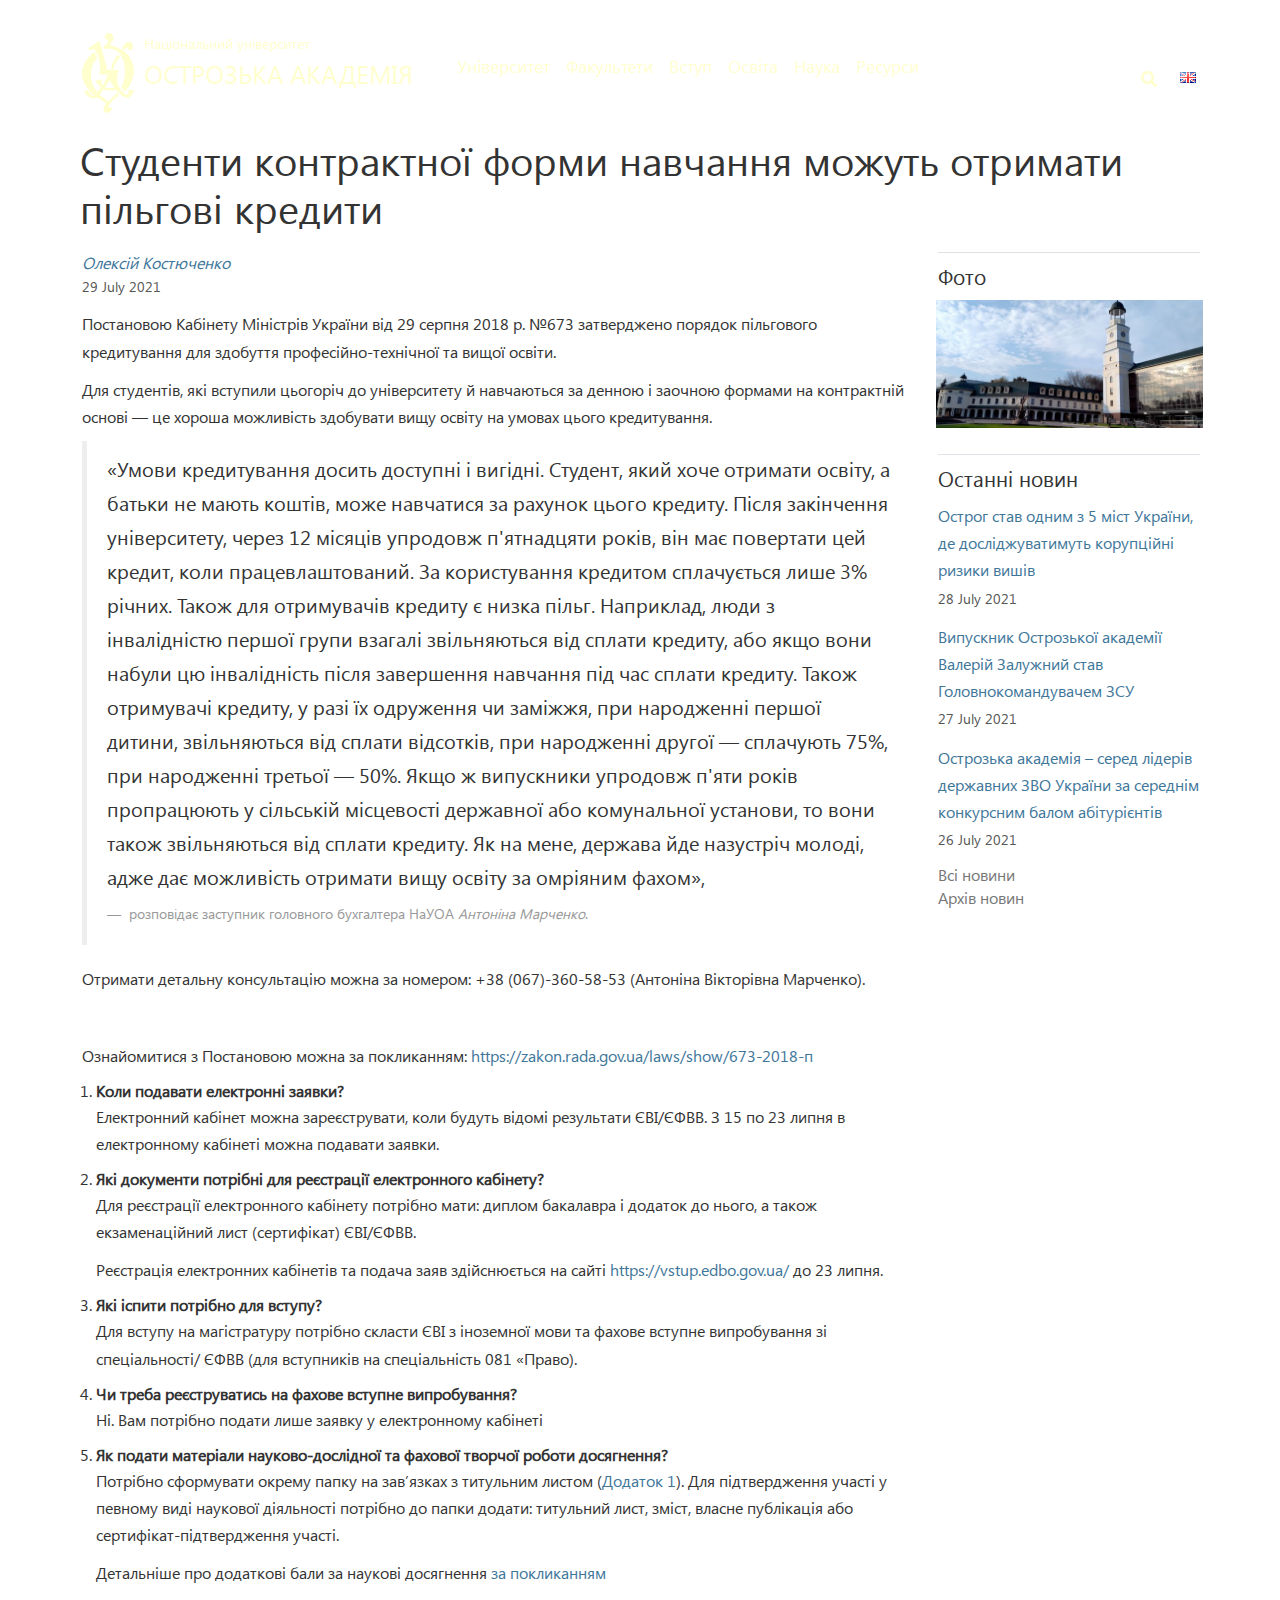
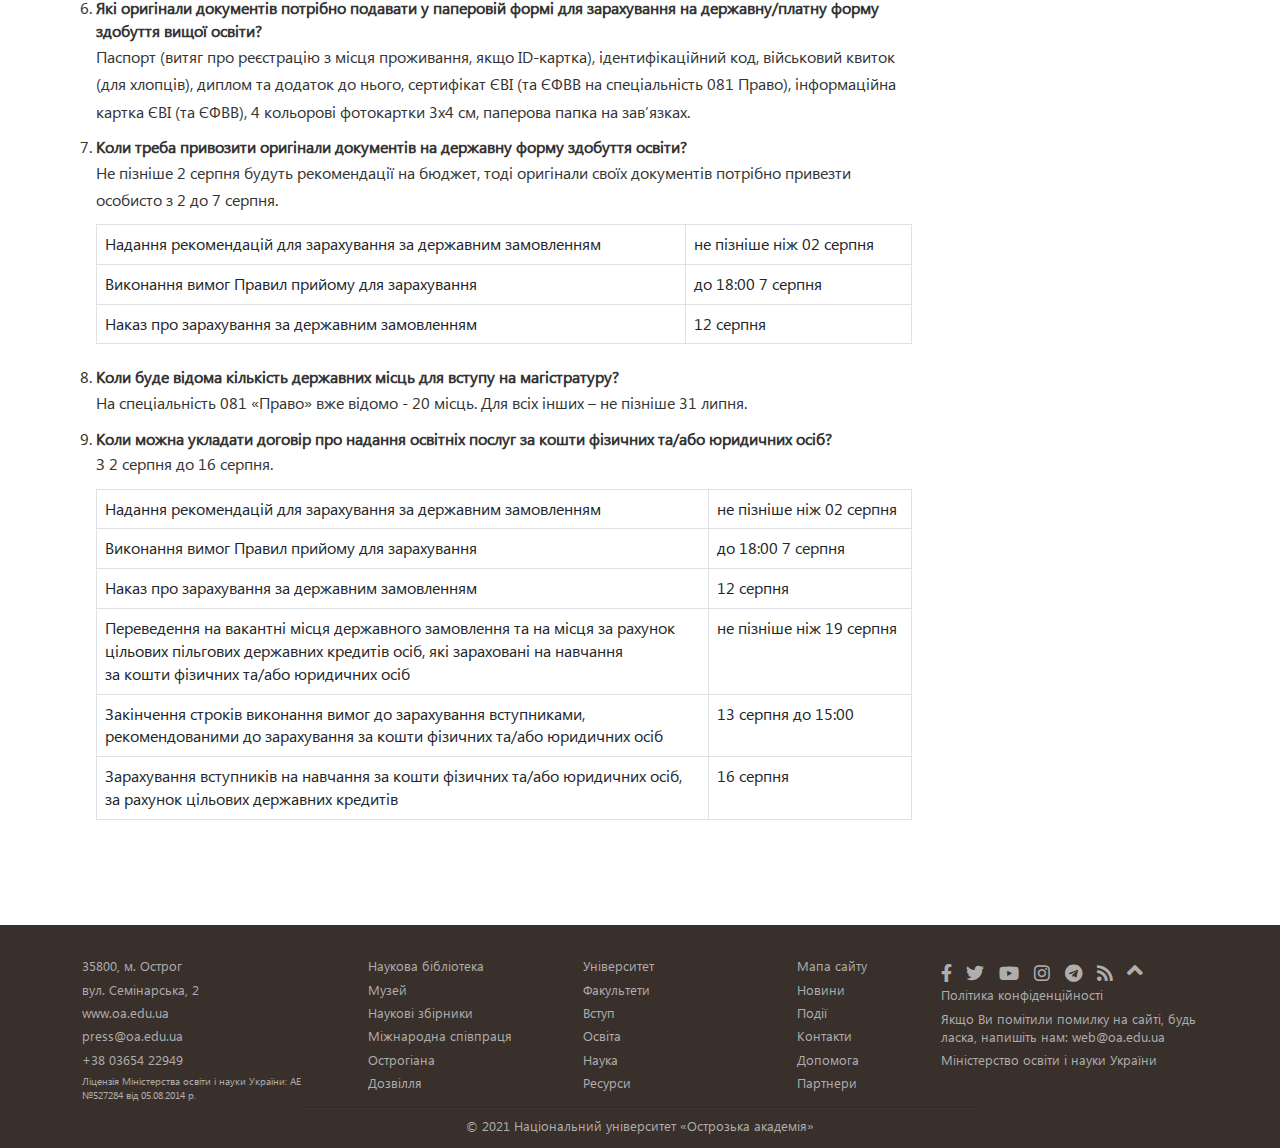
==== commit bb2c2643: "menu" ====
--- a/news (right sidebar).html
+++ b/news (right sidebar).html
@@ -2,37 +2,37 @@
 <html lang="uk">
 
 <head>
-	<!--base href="https://www.oa.edu.ua/" />-->
+    <!--base href="https://www.oa.edu.ua/" />-->
     <meta charset="utf-8">
     <!-- <meta http-equiv="X-UA-Compatible" content="IE=edge"> -->
-	<meta name="viewport" content="width=device-width, initial-scale=1">
-	<meta name="keywords" content="Острозька академія, університет, освіта, наука"/>
-	<meta name="description" content=' Студенти контрактної форми навчання можуть отримати пільгові кредити' />
-	<meta property="og:title" content="Студенти контрактної форми навчання можуть отримати пільгові кредити" />
-	<meta property="og:url" content="https://www.oa.edu.ua/ua/info/news/2021/29-07-01" />
-	<meta property="og:description" content="" />
-	<meta property="og:image" content="https://www.oa.edu.ua/assets/images/new_building_b.jpg" />
-	<meta property="og:type" content="article" />
-	<meta property="og:site_name" content="Національний університет &laquo;Острозька академія&raquo;" />
-	<title>Студенти контрактної форми навчання можуть отримати пільгові кредити | Національний університет &laquo;Острозька академія&raquo;</title>
-	<link rel="alternate" type="application/rss+xml" title="Національний університет &laquo;Острозька академія&raquo; | Новини RSS" href="ua/rss.xml">	
-	<link rel="shortcut icon" type="image/x-icon" href="i/favicon.ico" /> 
-	<!-- <link href="c/bootstrap.min.css" rel="stylesheet">
+    <meta name="viewport" content="width=device-width, initial-scale=1">
+    <meta name="keywords" content="Острозька академія, університет, освіта, наука"/>
+    <meta name="description" content=' Студенти контрактної форми навчання можуть отримати пільгові кредити' />
+    <meta property="og:title" content="Студенти контрактної форми навчання можуть отримати пільгові кредити" />
+    <meta property="og:url" content="https://www.oa.edu.ua/ua/info/news/2021/29-07-01" />
+    <meta property="og:description" content="" />
+    <meta property="og:image" content="https://www.oa.edu.ua/assets/images/new_building_b.jpg" />
+    <meta property="og:type" content="article" />
+    <meta property="og:site_name" content="Національний університет &laquo;Острозька академія&raquo;" />
+    <title>Студенти контрактної форми навчання можуть отримати пільгові кредити | Національний університет &laquo;Острозька академія&raquo;</title>
+    <link rel="alternate" type="application/rss+xml" title="Національний університет &laquo;Острозька академія&raquo; | Новини RSS" href="ua/rss.xml">
+    <link rel="shortcut icon" type="image/x-icon" href="i/favicon.ico" />
+    <!-- <link href="c/bootstrap.min.css" rel="stylesheet">
     <link href="c/bootstrap-theme.min.css" rel="stylesheet"> -->
     <link href="bootstrap-5.0.2-dist/css/bootstrap.min.css" rel="stylesheet">
     <link href="c/owl-carousel/owl.carousel.css" rel="stylesheet">
     <link href="c/jquery.fancybox.min.css" rel="stylesheet">
     <link href="c/icomoon.css" rel="stylesheet">
     <link href="c/style.min.css" rel="stylesheet">
-	
+
 </head>
 
 <body id="Inner">
 <header>
-    <nav class="navbar navbar-light fixed-top navbar-expand-md blue" role="navigation">
+    <nav class="navbar navbar-light fixed-top navbar-expand-md" role="navigation">
         <div class="container">
             <div class="headline d-none d-md-block"></div>
-            <div class="row nav-row">
+            <div class="row nav-row align-items-center">
                 <div class="col-md-4 col-lg-4 col-xl-4">
                     <!-- Brand and toggle get grouped for better mobile display -->
                     <div class="navbar-header">
@@ -45,25 +45,21 @@
                                     <p>ОСТРОЗЬКА АКАДЕМІЯ</p>
                                 </div>
                             </a>
-                            <button class="navbar-toggler" type="button" data-toggle="collapse" data-target="#navbarToggleExternalContent" aria-controls="navbarToggleExternalContent" aria-label="Переключатель навигации">
+                            <button class="navbar-toggler" type="button" data-bs-toggle="collapse"
+                                    data-bs-target="#navbarToggleExternalContent"
+                                    aria-controls="navbarToggleExternalContent"
+                                    aria-label="Переключатель навигации"
+                                    aria-expanded="false"
+                            >
                                 <span class="visually-hidden">Навігація</span>
                                 <span class="navbar-toggler-icon"></span>
                             </button>
 
-                            <!-- <button type="button" class="navbar-toggler" data-toggle="collapse"
-                                data-target="#bs-example-navbar-collapse-1">
-                                <span class="sr-only">Навігація</span>
-                                <span class="icon-bar"></span>
-                                <span class="icon-bar"></span>
-                                <span class="icon-bar"></span>
-                            </button> -->
-                            <!-- <div style="clear:both;"></div>  -->
-
 
                         </div>
                     </div>
                 </div>
-                <div class="col-md-7 col-lg-7 col-xl-7" class="collapse navbar-collapse" id="navbarToggleExternalContent" style="height: auto;">
+                <div class="col-md-7 col-lg-7 col-xl-7 collapse navbar-collapse" id="navbarToggleExternalContent" style="height: auto;">
 
                     <!-- Collect the nav links, forms, and other content for toggling -->
                     <form id="sitesearch" class="d-block d-md-none" action="/ua/search" role="search">
@@ -76,13 +72,13 @@
                             <div class="col-12">
                                 <a id="mainnav"></a>
                                 <nav role="navigation">
-                                    <ul class="nav d-flex flex-column align-items-end flex-md-row justify-content-between">
+                                    <ul class="navbar-nav d-flex flex-column align-items-end flex-md-row justify-content-between">
                                         <li class="nav-item" id="univercity"><a class="nav-link" href="/ua/info/">Університет</a></li>
                                         <li class="nav-item" id="departments"><a class="nav-link" href="/ua/departments/">Факультети</a></li>
                                         <li class="nav-item" id="enter"><a class="nav-link" href="https://vstup.oa.edu.ua">Вступ</a></li>
                                         <li class="nav-item" id="student"><a class="nav-link" href="/ua/osvita/">Освіта</a></li>
                                         <li class="nav-item" id="science"><a class="nav-link" href="/ua/science/">Наука</a></li>
-                                        <li class="nav-item" id="resources" class="last"><a class="nav-link" href="/ua/resources/">Ресурси</a></li>
+                                        <li class="nav-item last" id="resources"><a class="nav-link" href="/ua/resources/">Ресурси</a></li>
                                     </ul>
                                 </nav>
                             </div>
@@ -92,7 +88,7 @@
                             <div class="col-12">
                                 <a id="rolesnav"></a>
                                 <nav role="navigation">
-                                    <ul class="nav d-flex flex-column flex-md-row justify-content-between">
+                                    <ul class="navbar-nav d-flex flex-column flex-md-row justify-content-between">
                                         <li class="nav-item"><a class="nav-link" href="/ua/search">Мапа сайту</a></li>
                                         <li class="nav-item"><a class="nav-link" href="/ua/info/news">Новини</a></li>
                                         <li class="nav-item"><a class="nav-link" href="//events.oa.edu.ua">Події</a></li>
@@ -344,169 +340,170 @@
 
 </header>
 
-	<div class="main">
-	<div class="container">
-    <div class="row">
-	<div class="col-xs-12">
-    <h1>Студенти контрактної форми навчання можуть отримати пільгові кредити</h1>
-	</div>	
-				
-	<div class="col-xs-12 col-sm-8 col-md-9 news-item">
-	<div class="article-author"><a href="/ua/info/news/author?tags=%D0%9E%D0%BB%D0%B5%D0%BA%D1%81%D1%96%D0%B9%20%D0%9A%D0%BE%D1%81%D1%82%D1%8E%D1%87%D0%B5%D0%BD%D0%BA%D0%BE&amp;start=0" class="tag-link">Олексій Костюченко</a>
+
+<div class="main">
+    <div class="container">
+        <div class="row">
+            <div class="col-xs-12">
+                <h1>Студенти контрактної форми навчання можуть отримати пільгові кредити</h1>
+            </div>
+
+            <div class="col-xs-12 col-sm-8 col-md-9 news-item">
+                <div class="article-author"><a href="/ua/info/news/author?tags=%D0%9E%D0%BB%D0%B5%D0%BA%D1%81%D1%96%D0%B9%20%D0%9A%D0%BE%D1%81%D1%82%D1%8E%D1%87%D0%B5%D0%BD%D0%BA%D0%BE&amp;start=0" class="tag-link">Олексій Костюченко</a>
+                </div>
+
+                <p class="date">29 July 2021</p>
+
+                <p>Постановою Кабінету Міністрів України від 29 серпня 2018 р. №673 затверджено порядок пільгового кредитування для здобуття професійно-технічної та вищої освіти.</p>
+                <p>Для студентів, які вступили цьогоріч до університету й навчаються за денною і заочною формами на контрактній основі &mdash; це хороша можливість здобувати вищу освіту на умовах цього кредитування.</p>
+
+                <blockquote>
+                    <p>&laquo;Умови кредитування досить доступні і вигідні. Студент, який хоче отримати освіту, а батьки не мають коштів, може навчатися за рахунок цього кредиту. Після закінчення університету, через 12 місяців упродовж п'ятнадцяти років, він має повертати цей кредит, коли працевлаштований. За користування кредитом сплачується лише 3% річних. Також для отримувачів кредиту є низка пільг. Наприклад, люди з інвалідністю першої групи взагалі звільняються від сплати кредиту, або якщо вони набули цю інвалідність після завершення навчання під час сплати кредиту. Також отримувачі кредиту, у разі їх одруження чи заміжжя, при народженні першої дитини, звільняються від сплати відсотків, при народженні другої &mdash; сплачують 75%, при народженні третьої &mdash; 50%. Якщо ж випускники упродовж п'яти років пропрацюють у сільській місцевості державної або комунальної установи, то вони також звільняються від сплати кредиту. Як на мене, держава йде назустріч молоді, адже дає можливість отримати вищу освіту за омріяним фахом&raquo;, <footer> розповідає заступник головного бухгалтера НаУОА <cite>Антоніна Марченко</cite>.</footer></p>
+                </blockquote>
+                <p>Отримати детальну консультацію можна за номером: +38 (067)-360-58-53 (Антоніна Вікторівна Марченко).</p>
+                <p>&nbsp;</p>
+                <p>Ознайомитися з Постановою можна за покликанням: <a href="https://zakon.rada.gov.ua/laws/show/673-2018-%D0%BF" target="_blank" rel="noopener">https://zakon.rada.gov.ua/laws/show/673-2018-п</a></p>
+                <ol>
+                    <li><strong>Коли подавати електронні заявки?</strong>
+                        <p>Електронний кабінет можна зареєструвати, коли будуть відомі результати ЄВІ/ЄФВВ. З 15 по 23 липня в електронному кабінеті можна подавати заявки.</p></li>
+                    <li><strong>Які документи потрібні для реєстрації електронного кабінету?</strong>
+                        <p>Для реєстрації електронного кабінету потрібно мати: диплом бакалавра і додаток до нього, а також екзаменаційний лист (сертифікат) ЄВІ/ЄФВВ.</p>
+                        <p>Реєстрація електронних кабінетів та подача заяв здійснюється на сайті <a href="https://vstup.edbo.gov.ua/">https://vstup.edbo.gov.ua/</a> до 23 липня.</p></li>
+                    <li><strong>Які іспити потрібно для вступу?</strong>
+                        <p>Для вступу на магістратуру потрібно скласти ЄВІ з іноземної мови та фахове вступне випробування зі спеціальності/ ЄФВВ (для вступників на спеціальність 081 «Право).</p></li>
+                    <li><strong>Чи треба реєструватись на фахове вступне випробування?</strong>
+                        <p>Ні. Вам потрібно подати лише заявку у електронному кабінеті</p></li>
+                    <li><strong>Як подати матеріали науково-дослідної та фахової творчої роботи досягнення?</strong>
+                        <p>Потрібно сформувати окрему папку на зав’язках з титульним листом (<a href="/assets/files/news/2021/shparhalka_dlya_mahistriv.pdf" target="_blank" rel="noopener">Додаток 1</a>). Для підтвердження участі у певному виді наукової діяльності потрібно до папки додати: титульний лист, зміст, власне публікація або сертифікат-підтвердження участі.</p>
+                        <p>Детальніше про додаткові бали за наукові досягнення <a href="https://vstup.oa.edu.ua/stati-magistrom/dokumenti-ta-stroki-prijomu" target="_blank" rel="noopener">за покликанням</a></p></li>
+                    <li><strong>Які оригінали документів потрібно подавати у паперовій формі для зарахування на державну/платну форму здобуття вищої освіти?</strong>
+                        <p>Паспорт (витяг про реєстрацію з місця проживання, якщо ID-картка), ідентифікаційний код, військовий квиток (для хлопців), диплом та додаток до нього, сертифікат ЄВІ (та ЄФВВ на спеціальність 081 Право), інформаційна картка ЄВІ (та ЄФВВ), 4 кольорові фотокартки 3х4 см, паперова папка на зав’язках.</p></li>
+                    <li><strong>Коли треба привозити оригінали документів на державну форму здобуття освіти?</strong>
+                        <p>Не пізніше 2 серпня будуть рекомендації на бюджет, тоді оригінали своїх документів потрібно привезти особисто з 2 до 7 серпня.</p>
+                        <div class="table-responsive">
+                            <table class="table table-bordered">
+                                <tbody>
+                                <tr>
+                                    <td>Надання рекомендацій для зарахування за державним замовленням</td>
+                                    <td>не пізніше ніж 02 серпня</td>
+                                </tr>
+                                <tr>
+                                    <td>Виконання вимог Правил прийому для зарахування</td>
+                                    <td>до 18:00 7 серпня</td>
+                                </tr>
+                                <tr>
+                                    <td>Наказ про зарахування за державним замовленням</td>
+                                    <td>12 серпня</td>
+                                </tr>
+                                </tbody>
+                            </table>
+                        </div>
+                    </li>
+                    <li><strong>Коли буде відома кількість державних місць для вступу на магістратуру?</strong>
+                        <p>На спеціальність 081 «Право» вже відомо - 20 місць. Для всіх інших – не пізніше 31 липня.</p></li>
+                    <li><strong>Коли можна укладати договір про надання освітніх послуг за кошти фізичних та/або юридичних осіб?</strong>
+                        <p>З 2 серпня до 16 серпня.</p>
+                        <div class="table-responsive">
+                            <table class="table table-bordered">
+                                <tbody>
+                                <tr>
+                                    <td>Надання рекомендацій для зарахування за державним замовленням</td>
+                                    <td>не пізніше ніж 02 серпня</td>
+                                </tr>
+                                <tr>
+                                    <td>Виконання вимог Правил прийому для зарахування</td>
+                                    <td>до 18:00 7 серпня</td>
+                                </tr>
+                                <tr>
+                                    <td>Наказ про зарахування за державним замовленням</td>
+                                    <td>12 серпня</td>
+                                </tr>
+                                <tr>
+                                    <td>Переведення на вакантні місця державного замовлення та на місця за рахунок <br>цільових пільгових державних кредитів осіб, які зараховані на навчання <br>за кошти фізичних та/або юридичних осіб</td>
+                                    <td>не пізніше ніж 19 серпня</td>
+                                </tr>
+                                <tr>
+                                    <td>Закінчення строків виконання вимог до зарахування вступниками, <br>рекомендованими до зарахування за кошти фізичних та/або юридичних осіб</td>
+                                    <td>13 серпня до 15:00</td>
+                                </tr>
+                                <tr>
+                                    <td>Зарахування вступників на навчання за кошти фізичних та/або юридичних осіб, <br>за рахунок цільових державних кредитів</td>
+                                    <td>16 серпня</td>
+                                </tr>
+                                </tbody>
+                            </table>
+                        </div>
+                    </li>
+                </ol>
+
+                <a href="ua/info/news/2021/28-07-01" class="prew_article glyphicon glyphicon-chevron-left hidden-xs" title="Острог став одним з 5 міст України, де досліджуватимуть корупційні ризики вишів"></a> <a href="ua/info/news/2021/02-01-01" class="next_article glyphicon glyphicon-chevron-right hidden-xs" title="Вдосконалення освітньо-професійної програми «Облік і оподаткування»: виклики, перспективи та нові можливості у якісній взаємодії"></a>
+            </div>
+            <div class="col-xs-12 col-sm-4 col-md-3">
+                <div class="panel-group news-side-right row" >
+                    <div class="news_like col-xs-12"><div class="addthis_native_toolbox"></div></div>
+
+                    <div class="news_photo col-xs-12 col-sm-12">
+                        <div class="border-top"></div>
+
+                        <h4>Фото</h4>
+                        <!-- main slider carousel -->
+                        <div class="row">
+                            <div class="col-sm-12" id="slider">
+
+                                <div id="carousel-bounding-box">
+                                    <div id="news-right-carusel" class="carousel slide">
+                                        <!-- main slider carousel items -->
+                                        <div class="carousel-inner">
+                                            <div class="active item" data-slide-number="0">
+                                                <a class="news-photo-download" title="Скачати фото" href="assets/images/new_building_b.jpg"><span class="glyphicon glyphicon-download-alt"></span></a>
+                                                <a class="fancybox" data-fancybox="gal1" data-caption="Студенти контрактної форми навчання можуть отримати пільгові кредити" href="assets/images/new_building_b.jpg">
+                                                    <img src="assets/images/new_building_s.jpg" alt="Студенти контрактної форми навчання можуть отримати пільгові кредити" class="img-fluid">
+
+                                                </a>
+                                            </div>
+
+                                        </div>
+
+
+                                    </div>
+                                </div>
+                            </div>
+                        </div>
+                        <!--/main slider carousel-->
+
+
+
+                    </div>
+
+                    <div class="right-block-item col-xs-12">
+                        <div class="border-top"></div>
+                        <h4>Останні новин</h4>
+                        <div class="news-item">
+                            <p><a href="/ua/info/news/2021/28-07-01">Острог став одним з 5 міст України, де досліджуватимуть корупційні ризики вишів</a><br>
+                                <span class="date">28 July 2021</span></p>
+                        </div><div class="news-item">
+                        <p><a href="/ua/info/news/2021/27-07-01">Випускник Острозької академії Валерій Залужний став Головнокомандувачем ЗСУ</a><br>
+                            <span class="date">27 July 2021</span></p>
+                    </div><div class="news-item">
+                        <p><a href="/ua/info/news/2021/26-07-01">Острозька академія – серед лідерів державних ЗВО України за середнім конкурсним балом абітурієнтів</a><br>
+                            <span class="date">26 July 2021</span></p>
+                    </div>
+                        <div class="more">
+                            <p><a href="/ua/info/news/all_news">Всі новини</a><br/>
+                                <a href="/ua/info/news/archive">Архів новин</a></p>
+                        </div>
+                    </div>
+
+
+
+
+                </div>
+            </div>
+        </div>
+
+    </div>
 </div>
-		
-	<p class="date">29 July 2021</p>
-					
-					<p>Постановою Кабінету Міністрів України від 29 серпня 2018 р. №673 затверджено порядок пільгового кредитування для здобуття професійно-технічної та вищої освіти.</p>
-<p>Для студентів, які вступили цьогоріч до університету й навчаються за денною і заочною формами на контрактній основі &mdash; це хороша можливість здобувати вищу освіту на умовах цього кредитування.</p>
-
-<blockquote>
-<p>&laquo;Умови кредитування досить доступні і вигідні. Студент, який хоче отримати освіту, а батьки не мають коштів, може навчатися за рахунок цього кредиту. Після закінчення університету, через 12 місяців упродовж п'ятнадцяти років, він має повертати цей кредит, коли працевлаштований. За користування кредитом сплачується лише 3% річних. Також для отримувачів кредиту є низка пільг. Наприклад, люди з інвалідністю першої групи взагалі звільняються від сплати кредиту, або якщо вони набули цю інвалідність після завершення навчання під час сплати кредиту. Також отримувачі кредиту, у разі їх одруження чи заміжжя, при народженні першої дитини, звільняються від сплати відсотків, при народженні другої &mdash; сплачують 75%, при народженні третьої &mdash; 50%. Якщо ж випускники упродовж п'яти років пропрацюють у сільській місцевості державної або комунальної установи, то вони також звільняються від сплати кредиту. Як на мене, держава йде назустріч молоді, адже дає можливість отримати вищу освіту за омріяним фахом&raquo;, <footer> розповідає заступник головного бухгалтера НаУОА <cite>Антоніна Марченко</cite>.</footer></p>
-</blockquote>
-<p>Отримати детальну консультацію можна за номером: +38 (067)-360-58-53 (Антоніна Вікторівна Марченко).</p>
-<p>&nbsp;</p>
-<p>Ознайомитися з Постановою можна за покликанням: <a href="https://zakon.rada.gov.ua/laws/show/673-2018-%D0%BF" target="_blank" rel="noopener">https://zakon.rada.gov.ua/laws/show/673-2018-п</a></p>
-<ol>
-<li><strong>Коли подавати електронні заявки?</strong>
-<p>Електронний кабінет можна зареєструвати, коли будуть відомі результати ЄВІ/ЄФВВ. З 15 по 23 липня в електронному кабінеті можна подавати заявки.</p></li>
-<li><strong>Які документи потрібні для реєстрації електронного кабінету?</strong>
-<p>Для реєстрації електронного кабінету потрібно мати: диплом бакалавра і додаток до нього, а також екзаменаційний лист (сертифікат) ЄВІ/ЄФВВ.</p>
-<p>Реєстрація електронних кабінетів та подача заяв здійснюється на сайті <a href="https://vstup.edbo.gov.ua/">https://vstup.edbo.gov.ua/</a> до 23 липня.</p></li>
-<li><strong>Які іспити потрібно для вступу?</strong>
-<p>Для вступу на магістратуру потрібно скласти ЄВІ з іноземної мови та фахове вступне випробування зі спеціальності/ ЄФВВ (для вступників на спеціальність 081 «Право).</p></li>
-<li><strong>Чи треба реєструватись на фахове вступне випробування?</strong>
-<p>Ні. Вам потрібно подати лише заявку у електронному кабінеті</p></li>
-<li><strong>Як подати матеріали науково-дослідної та фахової творчої роботи досягнення?</strong>
-<p>Потрібно сформувати окрему папку на зав’язках з титульним листом (<a href="/assets/files/news/2021/shparhalka_dlya_mahistriv.pdf" target="_blank" rel="noopener">Додаток 1</a>). Для підтвердження участі у певному виді наукової діяльності потрібно до папки додати: титульний лист, зміст, власне публікація або сертифікат-підтвердження участі.</p>
-<p>Детальніше про додаткові бали за наукові досягнення <a href="https://vstup.oa.edu.ua/stati-magistrom/dokumenti-ta-stroki-prijomu" target="_blank" rel="noopener">за покликанням</a></p></li>
-<li><strong>Які оригінали документів потрібно подавати у паперовій формі для зарахування на державну/платну форму здобуття вищої освіти?</strong>
-<p>Паспорт (витяг про реєстрацію з місця проживання, якщо ID-картка), ідентифікаційний код, військовий квиток (для хлопців), диплом та додаток до нього, сертифікат ЄВІ (та ЄФВВ на спеціальність 081 Право), інформаційна картка ЄВІ (та ЄФВВ), 4 кольорові фотокартки 3х4 см, паперова папка на зав’язках.</p></li>
-<li><strong>Коли треба привозити оригінали документів на державну форму здобуття освіти?</strong>
-<p>Не пізніше 2 серпня будуть рекомендації на бюджет, тоді оригінали своїх документів потрібно привезти особисто з 2 до 7 серпня.</p>
-<div class="table-responsive">
-<table class="table table-bordered">
-<tbody>
-<tr>
-<td>Надання рекомендацій для зарахування за державним замовленням</td>
-<td>не пізніше ніж 02 серпня</td>
-</tr>
-<tr>
-<td>Виконання вимог Правил прийому для зарахування</td>
-<td>до 18:00 7 серпня</td>
-</tr>
-<tr>
-<td>Наказ про зарахування за державним замовленням</td>
-<td>12 серпня</td>
-</tr>
-</tbody>
-</table>
-</div>
-</li>
-<li><strong>Коли буде відома кількість державних місць для вступу на магістратуру?</strong>
-<p>На спеціальність 081 «Право» вже відомо - 20 місць. Для всіх інших – не пізніше 31 липня.</p></li>
-<li><strong>Коли можна укладати договір про надання освітніх послуг за кошти фізичних та/або юридичних осіб?</strong>
-<p>З 2 серпня до 16 серпня.</p>
-<div class="table-responsive">
-<table class="table table-bordered">
-<tbody>
-<tr>
-<td>Надання рекомендацій для зарахування за державним замовленням</td>
-<td>не пізніше ніж 02 серпня</td>
-</tr>
-<tr>
-<td>Виконання вимог Правил прийому для зарахування</td>
-<td>до 18:00 7 серпня</td>
-</tr>
-<tr>
-<td>Наказ про зарахування за державним замовленням</td>
-<td>12 серпня</td>
-</tr>
-<tr>
-<td>Переведення на вакантні місця державного замовлення та на місця за рахунок <br>цільових пільгових державних кредитів осіб, які зараховані на навчання <br>за кошти фізичних та/або юридичних осіб</td>
-<td>не пізніше ніж 19 серпня</td>
-</tr>
-<tr>
-<td>Закінчення строків виконання вимог до зарахування вступниками, <br>рекомендованими до зарахування за кошти фізичних та/або юридичних осіб</td>
-<td>13 серпня до 15:00</td>
-</tr>
-<tr>
-<td>Зарахування вступників на навчання за кошти фізичних та/або юридичних осіб, <br>за рахунок цільових державних кредитів</td>
-<td>16 серпня</td>
-</tr>
-</tbody>
-</table>
-</div>
-</li>
-</ol>
-							
-					<a href="ua/info/news/2021/28-07-01" class="prew_article glyphicon glyphicon-chevron-left hidden-xs" title="Острог став одним з 5 міст України, де досліджуватимуть корупційні ризики вишів"></a> <a href="ua/info/news/2021/02-01-01" class="next_article glyphicon glyphicon-chevron-right hidden-xs" title="Вдосконалення освітньо-професійної програми «Облік і оподаткування»: виклики, перспективи та нові можливості у якісній взаємодії"></a>
-				</div>
-				<div class="col-xs-12 col-sm-4 col-md-3">
-						<div class="panel-group news-side-right row" >
-							<div class="news_like col-xs-12"><div class="addthis_native_toolbox"></div></div>
-
-<div class="news_photo col-xs-12 col-sm-12">
-<div class="border-top"></div>	
-
-	<h4>Фото</h4>
-	<!-- main slider carousel -->
-	<div class="row">
-		<div class="col-sm-12" id="slider">
-			
-				<div id="carousel-bounding-box">
-					<div id="news-right-carusel" class="carousel slide">
-						<!-- main slider carousel items -->
-						<div class="carousel-inner">
-							<div class="active item" data-slide-number="0">
-								<a class="news-photo-download" title="Скачати фото" href="assets/images/new_building_b.jpg"><span class="glyphicon glyphicon-download-alt"></span></a>
-								<a class="fancybox" data-fancybox="gal1" data-caption="Студенти контрактної форми навчання можуть отримати пільгові кредити" href="assets/images/new_building_b.jpg">
-									<img src="assets/images/new_building_s.jpg" alt="Студенти контрактної форми навчання можуть отримати пільгові кредити" class="img-fluid">
-									
-								</a>
-							</div>
-														
-						</div>
-		
-						
-					</div>
-				</div>
-		</div>
-	</div>
-	<!--/main slider carousel-->
-	
-	
-	
-</div>
-										
-										<div class="right-block-item col-xs-12">
-											<div class="border-top"></div>
-											<h4>Останні новин</h4>
-											<div class="news-item">			
-	<p><a href="/ua/info/news/2021/28-07-01">Острог став одним з 5 міст України, де досліджуватимуть корупційні ризики вишів</a><br>
-		<span class="date">28 July 2021</span></p>
-</div><div class="news-item">			
-	<p><a href="/ua/info/news/2021/27-07-01">Випускник Острозької академії Валерій Залужний став Головнокомандувачем ЗСУ</a><br>
-		<span class="date">27 July 2021</span></p>
-</div><div class="news-item">			
-	<p><a href="/ua/info/news/2021/26-07-01">Острозька академія – серед лідерів державних ЗВО України за середнім конкурсним балом абітурієнтів</a><br>
-		<span class="date">26 July 2021</span></p>
-</div>				
-											<div class="more">
-												<p><a href="/ua/info/news/all_news">Всі новини</a><br/>				
-												<a href="/ua/info/news/archive">Архів новин</a></p>
-											</div>
-										</div>
-										
-										
-											
-										
-						</div>				
-				</div>				
-			</div>
-	
-		</div>
-	</div>
-	
+
 <div class="pre-footer"></div>
 <footer id="footer">
     <div class="container">
@@ -552,18 +549,18 @@
                 </div>
             </div>
             <div class="col-12 col-md-3 social ">
-                    <a href="//www.facebook.com/oa.edu.ua" title="Facebook"><span class="icons _icon-facebook-f" aria-hidden="true"></span></a>
-                    <a href="//twitter.com/oaedu" title="Twitter"><span class="icons _icon-twitter" aria-hidden="true"></span></a>
-                    <a href="//www.youtube.com/user/oaedu" title="Youtube"><span class="icons _icon-youtube" aria-hidden="true"></span></a>
-                    <a href="//www.instagram.com/ostrohacademy1576/" title="Instagram"><span class="icons _icon-instagram" aria-hidden="true"></span></a>
-                    <a href="//t.me/ostroh_academy" title="Telegram"><span class="icons _icon-telegram" aria-hidden="true"></span></a>
-                    <a href="/ua/rss.xml" title="Rss"><span class="icons _icon-wifi" aria-hidden="true"></span></a>
-                    <!--a class="android" href="//play.google.com/store/apps/details?id=ua.edu.oa.app" title="Додаток на Android"></a-->
-                    <a href="#" class="icons _icon-angle-up scroll-top" title="Вгору"></a>
-                    <p><a href="/ua/politika_konfidencijnosti">Політика конфіденційності</a></p>
-                    <p>Якщо Ви помітили помилку на сайті, будь ласка, напишіть нам: <a href="mailto:web@oa.edu.ua">web@oa.edu.ua</a></p>
-                    <p><a href="http://www.mon.gov.ua/" target="_blank">Міністерство освіти і науки України</a></p>
-                    <!--p><a href="http://www.lvtest.org.ua/" target="_blank">ЛРЦОЯО</a> <a href="http://pedpresa.com.ua/" target="_blank">ПедПреса</a></p-->
+                <a href="//www.facebook.com/oa.edu.ua" title="Facebook"><span class="icons _icon-facebook-f" aria-hidden="true"></span></a>
+                <a href="//twitter.com/oaedu" title="Twitter"><span class="icons _icon-twitter" aria-hidden="true"></span></a>
+                <a href="//www.youtube.com/user/oaedu" title="Youtube"><span class="icons _icon-youtube" aria-hidden="true"></span></a>
+                <a href="//www.instagram.com/ostrohacademy1576/" title="Instagram"><span class="icons _icon-instagram" aria-hidden="true"></span></a>
+                <a href="//t.me/ostroh_academy" title="Telegram"><span class="icons _icon-telegram" aria-hidden="true"></span></a>
+                <a href="/ua/rss.xml" title="Rss"><span class="icons _icon-wifi" aria-hidden="true"></span></a>
+                <!--a class="android" href="//play.google.com/store/apps/details?id=ua.edu.oa.app" title="Додаток на Android"></a-->
+                <a href="#" class="icons _icon-angle-up scroll-top" title="Вгору"></a>
+                <p><a href="/ua/politika_konfidencijnosti">Політика конфіденційності</a></p>
+                <p>Якщо Ви помітили помилку на сайті, будь ласка, напишіть нам: <a href="mailto:web@oa.edu.ua">web@oa.edu.ua</a></p>
+                <p><a href="http://www.mon.gov.ua/" target="_blank">Міністерство освіти і науки України</a></p>
+                <!--p><a href="http://www.lvtest.org.ua/" target="_blank">ЛРЦОЯО</a> <a href="http://pedpresa.com.ua/" target="_blank">ПедПреса</a></p-->
 
             </div>
 
@@ -575,8 +572,8 @@
 </footer>
 
 
-	<script src="https://ajax.googleapis.com/ajax/libs/jquery/3.5.1/jquery.min.js"></script>
-<script src="bootstrap-5.0.2-dist/js/bootstrap.min.js"></script>	
+<script src="https://ajax.googleapis.com/ajax/libs/jquery/3.5.1/jquery.min.js"></script>
+<script src="bootstrap-5.0.2-dist/js/bootstrap.min.js"></script>
 <script src="j/owl.carousel.min.js"></script>
 <script src="j/jquery.mousewheel-3.0.6.pack.js"></script>
 <script src="j/jquery.fancybox.min.js"></script>
@@ -587,11 +584,11 @@
 <!-- Google analytics -->
 <script async src="https://www.googletagmanager.com/gtag/js?id=UA-22102549-1"></script>
 <script>
-  window.dataLayer = window.dataLayer || [];
-  function gtag(){dataLayer.push(arguments);}
-  gtag('js', new Date());
-
-  gtag('config', 'UA-22102549-1');
+    window.dataLayer = window.dataLayer || [];
+    function gtag(){dataLayer.push(arguments);}
+    gtag('js', new Date());
+
+    gtag('config', 'UA-22102549-1');
 </script>
 <!--script>
 	$(document).ready(() => {
@@ -639,23 +636,23 @@
 
 	});
 </script-->
-	<!-- AddThis Smart Layers BEGIN -->
+<!-- AddThis Smart Layers BEGIN -->
 <script type="text/javascript" src="//s7.addthis.com/js/300/addthis_widget.js#async=1"></script>
 <script type="text/javascript">
-  addthis.layers({
-    'theme' : 'transparent',
-    'share' : {
-      'position' : 'right',
-		'services' : 'facebook,twitter,print,more'
-    }   
-  });
-var addthis_config = addthis_config||{};
-addthis_config.pubid = 'ra-4d9436517dfdb717';
-function initAddThis() 
-     {addthis.init()}
-     // After the DOM has loaded...
-     initAddThis();	
+    addthis.layers({
+        'theme' : 'transparent',
+        'share' : {
+            'position' : 'right',
+            'services' : 'facebook,twitter,print,more'
+        }
+    });
+    var addthis_config = addthis_config||{};
+    addthis_config.pubid = 'ra-4d9436517dfdb717';
+    function initAddThis()
+    {addthis.init()}
+    // After the DOM has loaded...
+    initAddThis();
 </script>
 <!-- AddThis Smart Layers END -->
-  </body>
+</body>
 </html>--- a/c/style.min.css
+++ b/c/style.min.css
@@ -648,7 +648,7 @@
 .news-block a img {
     margin-bottom: 13px
 }
-.news-block .m2 {
+.news-block .m-2 {
     height: 3em
 }
 .news-block .m2 h2 {
@@ -1531,6 +1531,7 @@
     }
     header .navbar-light .container .nav-row .navbar-header .navbar-brand p:first-of-type {
         font-size: 12px;
+        padding-top: 8px;
         margin-bottom: 0
     }
     header .navbar-light .container .nav-row .navbar-header .navbar-brand p:last-of-type {
@@ -2037,13 +2038,13 @@
     background-color: #ccc
 }
 .navbar-light .navbar-nav .nav-item a:focus, .navbar-light .navbar-nav .nav-item a:hover {
-    color: #fff;
-    background-color: #ff7200;
+    color: #2b8ca9;
+    background-color: #fffecd;
     text-shadow: none
 }
 .navbar-light .navbar-nav>.active .nav-link, .navbar-light .navbar-nav>.active .nav-link:focus, .navbar-light .navbar-nav>.active .nav-link:hover {
-    color: #fff;
-    background-color: #ff7200
+    color: #2b8ca9;
+    background-color: #fffecd
 }
 .navbar-light .navbar-toggler:focus, .navbar-light .navbar-toggler:hover {
     background-color: transparent
@@ -2138,7 +2139,7 @@
         display: none;
     }
     #Home .navbar-light .container .nav-row .navbar-header .navbar-brand p:last-of-type, #Inner .navbar-light .container .nav-row .navbar-header .navbar-brand p:last-of-type {
-        padding: 20px 0;
+        padding: 25px 0;
         text-shadow: none;
         font-size: 100%
     }
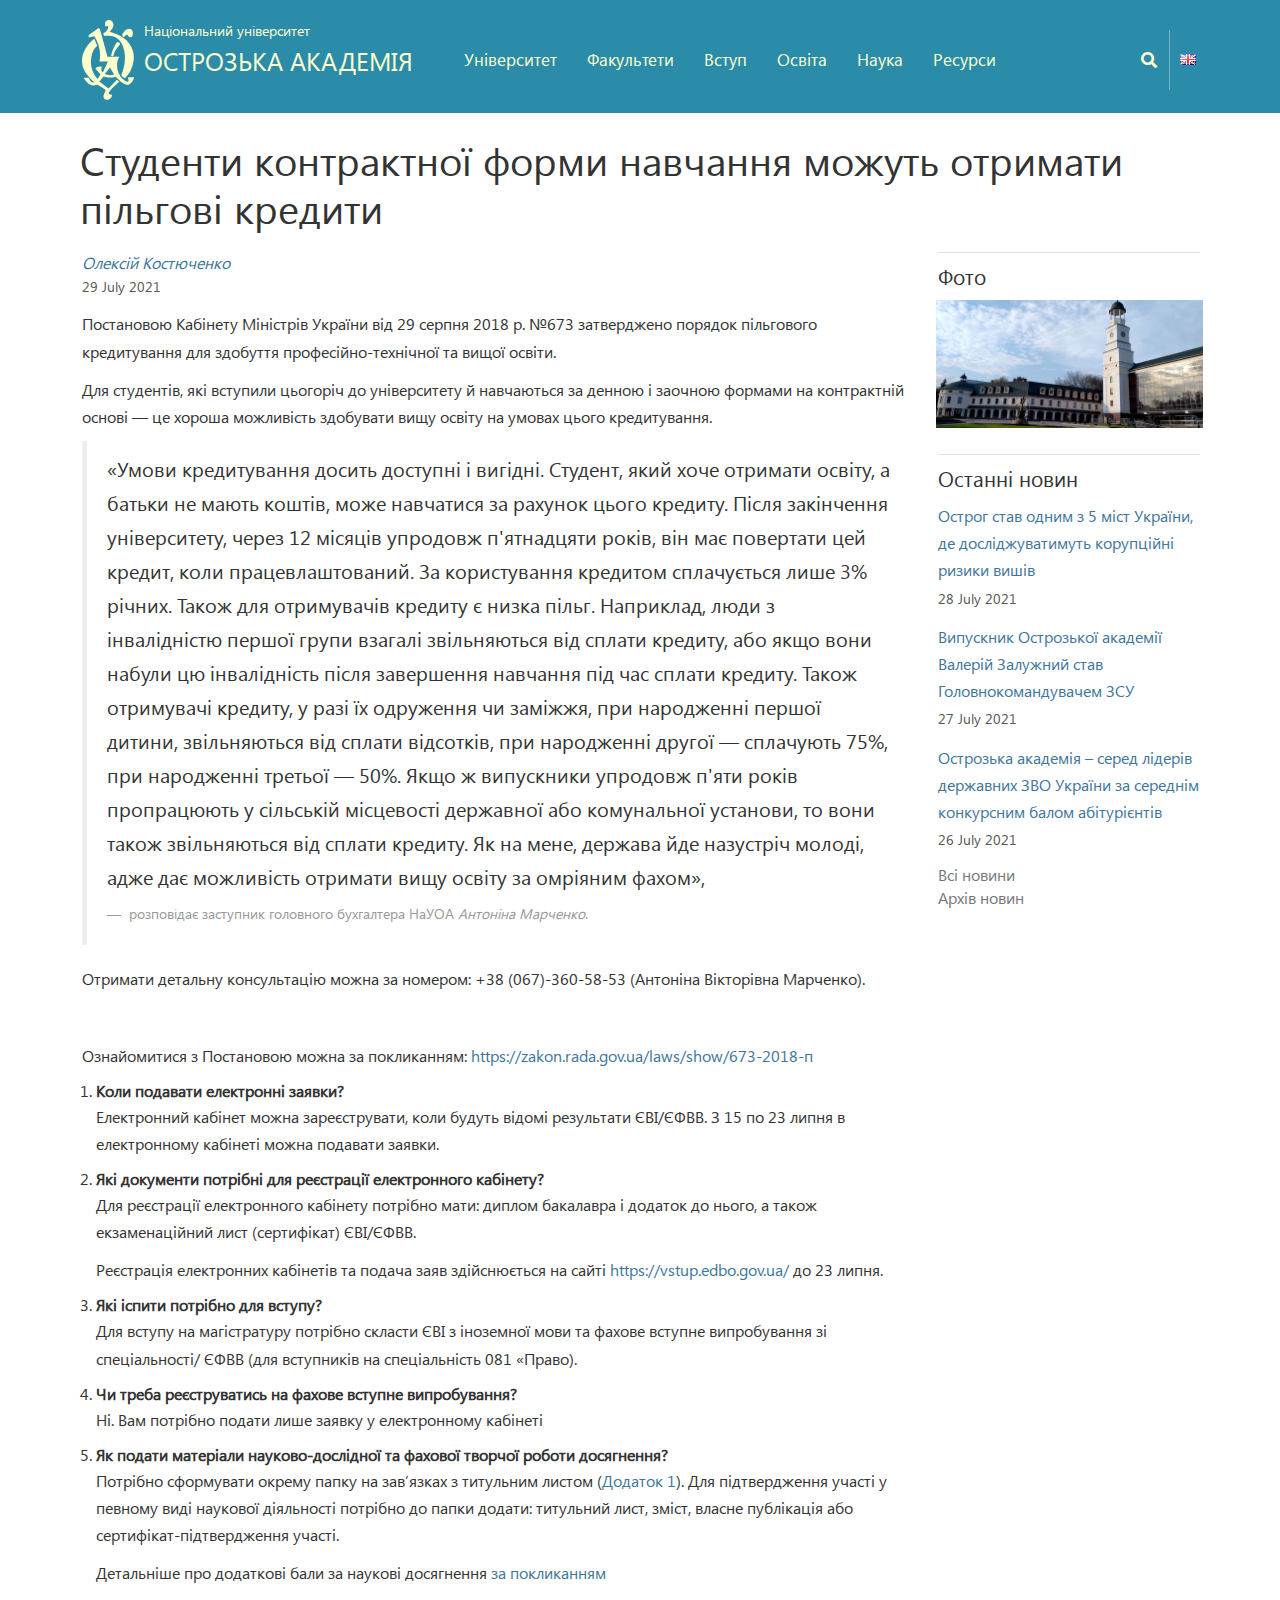
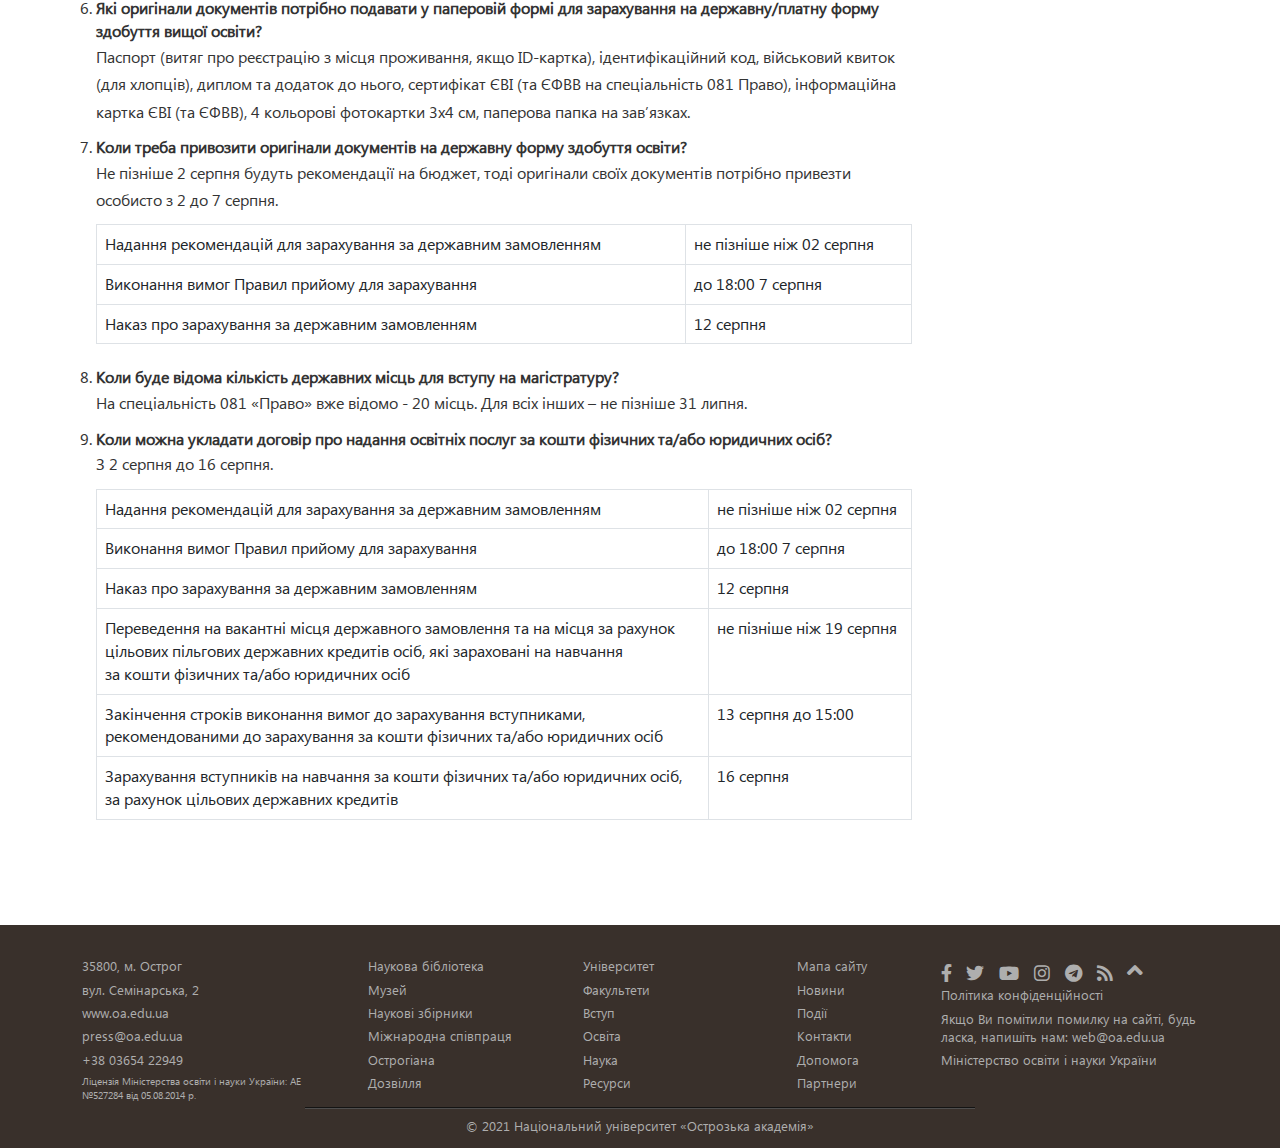
==== commit f1ce3a20: "Змінено колір фону меню" ====
--- a/news (right sidebar).html
+++ b/news (right sidebar).html
@@ -28,12 +28,13 @@
 </head>
 
 <body id="Inner">
+
 <header>
-    <nav class="navbar navbar-light fixed-top navbar-expand-md" role="navigation">
+    <nav class="navbar navbar-dark fixed-top navbar-expand-md" role="navigation">
         <div class="container">
             <div class="headline d-none d-md-block"></div>
-            <div class="row nav-row align-items-center">
-                <div class="col-md-4 col-lg-4 col-xl-4">
+            <div class="row nav-row">
+                <div class="col-md-4">
                     <!-- Brand and toggle get grouped for better mobile display -->
                     <div class="navbar-header">
                         <div class="d-flex justify-content-between navbar-brand">
@@ -59,6 +60,9 @@
                         </div>
                     </div>
                 </div>
+
+                <hr class="d-md-none">
+
                 <div class="col-md-7 col-lg-7 col-xl-7 collapse navbar-collapse" id="navbarToggleExternalContent" style="height: auto;">
 
                     <!-- Collect the nav links, forms, and other content for toggling -->
@@ -67,7 +71,7 @@
                                type="text">
                         <button class="svg" type="submit"><i class="icons _icon-search"></i></button>
                     </form>
-                    <div class="d-flex justify-content-center">
+                    <div class="d-flex">
                         <div class="row mainnav clearfix d-flex justify-content-end">
                             <div class="col-12">
                                 <a id="mainnav"></a>
@@ -327,7 +331,6 @@
                     <li><a href="/ua/studentbody/anti-koruptsiya-nauoa"> Антикорупційна діяльність</a></li>
                 </ul>
             </div>
-
             <div class="col-sm-2">
                 <ul>
                     <li><a href="/ua/studentbody/wifi">Карта покриття Wi-Fi</a></li>
--- a/c/style.min.css
+++ b/c/style.min.css
@@ -1,5 +1,5 @@
 @charset "UTF-8";
-#Inner .navbar-light .container .nav-row .navbar-header .navbar-brand div p, .navbar-brand, .navbar-nav .nav-item a, .stick .navbar-light .container .nav-row .navbar-header .navbar-brand a p, .stick .navbar-light .justify-content-between .nav-item a {
+#Inner .navbar-dark .container .nav-row .navbar-header .navbar-brand div p, .navbar-brand, .navbar-nav .nav-item a, .stick .navbar-dark .container .nav-row .navbar-header .navbar-brand a p, .stick .navbar-dark .justify-content-between .nav-item a {
     text-shadow: none
 }
 #Inner .reflect_archive_list ul li, ul li {
@@ -12,13 +12,13 @@
 @font-face {
     font-family: 'icons';
     src:
-      url('../fonts/icons.ttf?wzrpzi') format('truetype'),
-      url('../fonts/icons.woff?wzrpzi') format('woff'),
-      url('../fonts/icons.svg?wzrpzi#icons') format('svg');
+            url('../fonts/icons.ttf?wzrpzi') format('truetype'),
+            url('../fonts/icons.woff?wzrpzi') format('woff'),
+            url('../fonts/icons.svg?wzrpzi#icons') format('svg');
     font-weight: normal;
     font-style: normal;
     font-display: block;
-  }
+}
 
 @font-face {
     font-family: 'Segoe UI Light';
@@ -165,50 +165,50 @@
 }
 ._icon-angle-down:before {
     content: "\e900";
-  }
-  ._icon-angle-left:before {
+}
+._icon-angle-left:before {
     content: "\e901";
-  }
-  ._icon-angle-right:before {
+}
+._icon-angle-right:before {
     content: "\e902";
-  }
-  ._icon-angle-up:before {
+}
+._icon-angle-up:before {
     content: "\e903";
     font-size: 25px;
-  }
-  ._icon-facebook-f:before {
+}
+._icon-facebook-f:before {
     content: "\e904";
-  }
-  ._icon-instagram:before {
+}
+._icon-instagram:before {
     content: "\e905";
-  }
-  ._icon-telegram:before {
+}
+._icon-telegram:before {
     content: "\e906";
-  }
-  ._icon-youtube:before {
+}
+._icon-youtube:before {
     content: "\e907";
-  }
-  ._icon-twitter:before {
+}
+._icon-twitter:before {
     content: "\e908";
-  }
-  ._icon-folder:before {
+}
+._icon-folder:before {
     content: "\e909";
-  }
-  ._icon-clock:before {
+}
+._icon-clock:before {
     content: "\e90a";
-  }
-  ._icon-list-alt:before {
+}
+._icon-list-alt:before {
     content: "\e90b";
-  }
-  ._icon-wifi:before {
+}
+._icon-wifi:before {
     content: "\e90c";
-  }
-  ._icon-search:before {
+}
+._icon-search:before {
     content: "\e90d";
-  }
-  ._icon-play-circle:before {
+}
+._icon-play-circle:before {
     content: "\e90e";
-  }
+}
 body {
     font-family: Segoe UI, ProximaNova, Helvetica Neue, Helvetica, Arial, sans-serif;
     font-size: 16px;
@@ -235,13 +235,13 @@
     width: 100%;
     height: 15px
 }
-#Inner header .navbar-light {
+#Inner header .navbar-dark {
     -webkit-transition: width .5s;
     -moz-transition: width .5s;
     -ms-transition: width .5s;
     transition: width .5s
 }
-#Inner.stick .navbar-light, #Main.stick .navbar-light {
+#Inner.stick .navbar-dark, #Main.stick .navbar-dark {
     height: 70px;
     z-index: 110
 }
@@ -265,24 +265,25 @@
 .stick .logo {
     display: none
 }
-.stick .headline, .stick .navbar-light .container .nav-row .navbar-header .navbar-brand p:first-of-type {
+.stick .headline, .stick .navbar-dark .container .nav-row .navbar-header .navbar-brand p:first-of-type {
     display: none !important
 }
 .stick header nav {
     background: rgba(43, 140, 169, .95);
-    box-shadow: none
+    box-shadow: none;
+    height: 70px;
 }
 .stick header nav nav {
     background: none
 }
-.stick .navbar-light .container .nav-row .navbar-header .navbar-brand {
+.stick .navbar-dark .container .nav-row .navbar-header .navbar-brand {
     margin-top: 0;
     /* padding: 0 0 0 15px */
 }
-.stick .navbar-light .container .nav-row .navbar-header .navbar-brand p:last-of-type {
+.stick .navbar-dark .container .nav-row .navbar-header .navbar-brand p:last-of-type {
     padding: 22px 0
 }
-.stick .navbar-light .justify-content-between .nav-item a {
+.stick .navbar-dark .justify-content-between .nav-item a {
     padding-top: 23px;
     padding-bottom: 24px
 }
@@ -312,55 +313,51 @@
     height: 49px;
     line-height: 51px
 }
-header .navbar-light {
-    border: none
-}
-nav.blue {
+header .navbar-dark {
+    border: none;
     background: rgba(43, 140, 169, 1)
 }
 .navbar-brand a {
     display: block;
     text-decoration: none
 }
-.navbar-light .justify-content-between .nav-item a {
+.navbar-dark .justify-content-between .nav-item a {
     color: #fffecd;
     text-decoration: none;
     -webkit-transition: all .3s ease-in-out;
     -moz-transition: all .3s ease-in-out;
     -ms-transition: all .3s ease-in-out;
     transition: all .3s ease-in-out;
-    padding-top: 34px;
-    padding-bottom: 42px;
+    padding: 34px 15px 42px;
+    /*padding-bottom: 42px;*/
     font-size: 1.05em
 }
 #accordion .collapsed .card-header, .navicons {
     -moz-transition: all .3s ease-in-out;
     -ms-transition: all .3s ease-in-out
 }
-.navbar-light .container .nav-row .navbar-header .navbar-brand {
-    margin-top: 3px
-}
-.navbar-light .container .nav-row .navbar-header .navbar-brand img {
+
+.navbar-dark .container .nav-row .navbar-header .navbar-brand img {
     float: left;
     margin-right: 10px;
 }
-/* .navbar-light .container .nav-row .navbar-header .navbar-brand div {
+/* .navbar-dark .container .nav-row .navbar-header .navbar-brand div {
     float: left
 } */
 /* -------- */
-.navbar-light .container .nav-row .navbar-header .navbar-brand a p {
+.navbar-dark .container .nav-row .navbar-header .navbar-brand a p {
     text-decoration: none;
     color: #fffecd;
     text-shadow: 1px 0 2px #000
 }
-.navbar-light .container .nav-row .navbar-header .navbar-brand div p {
+.navbar-dark .container .nav-row .navbar-header .navbar-brand div p {
     margin: 0
 }
-.navbar-light .container .nav-row .navbar-header .navbar-brand p:first-of-type {
+.navbar-dark .container .nav-row .navbar-header .navbar-brand p:first-of-type {
     font-size: 14px;
     margin-bottom: 8px
 }
-.navbar-light .container .nav-row .navbar-header .navbar-brand p:last-of-type {
+.navbar-dark .container .nav-row .navbar-header .navbar-brand p:last-of-type {
     font-size: 25px;
     padding: 0
 }
@@ -371,7 +368,7 @@
     background-color: #fffecd;
     color: #2b8ca9
 }
-.navbar-collapse.collapsing .row, .navbar-collapse.in .row {
+.navbar-collapse .row, .navbar-collapse.in .row {
     border: 0;
     float: left;
     width: 50%
@@ -430,7 +427,7 @@
     margin: 0 !important;
     padding: 1.875em 0;
     position: fixed;
-    top: 114px;
+    top: 113px;
     z-index: 2000;
     background: #fff;
     border-top: 9px solid #fffecd;
@@ -648,7 +645,7 @@
 .news-block a img {
     margin-bottom: 13px
 }
-.news-block .m-2 {
+.news-block .m2 {
     height: 3em
 }
 .news-block .m2 h2 {
@@ -1442,7 +1439,8 @@
     border-top: 1px solid #141414;
     border-bottom: 1px solid #4f4e4e;
     width: 60%;
-    margin: 0 auto
+    margin: 0 auto;
+    opacity: 1;
 }
 #footer .license {
     font-size: 10px
@@ -1492,6 +1490,9 @@
     body {
         font-size: 14px
     }
+    .logo {
+        height: 58px;
+    }
     #Inner .main {
         margin: 85px 0 3em
     }
@@ -1509,7 +1510,7 @@
         padding: 10px;
         font-size: .9em
     }
-    nav.navbar-light .navbar-nav .nav-item a {
+    nav.navbar-dark .navbar-nav .nav-item a {
         padding-top: 30px;
         padding-bottom: 30px
     }
@@ -1517,24 +1518,23 @@
         top: 85px;
         position: fixed
     }
-    .navbar-light .container .nav-row .navbar-header .navbar-brand img {
+    .navbar-dark .container .nav-row .navbar-header .navbar-brand img {
         width: 40px
     }
-    .navbar-light .mainnav .justify-content-between .nav-item a {
+    .navbar-dark .mainnav .justify-content-between .nav-item a {
         padding: 23px 5px 27px
     }
     #Home #myCarousel {
         min-height: 230px
     }
-    #Home.stick .navbar-light .container .nav-row .navbar-header .navbar-brand p:last-of-type {
+    #Home.stick .navbar-dark .container .nav-row .navbar-header .navbar-brand p:last-of-type {
         padding: 24px 0
     }
-    header .navbar-light .container .nav-row .navbar-header .navbar-brand p:first-of-type {
+    header .navbar-dark .container .nav-row .navbar-header .navbar-brand p:first-of-type {
         font-size: 12px;
-        padding-top: 8px;
         margin-bottom: 0
     }
-    header .navbar-light .container .nav-row .navbar-header .navbar-brand p:last-of-type {
+    header .navbar-dark .container .nav-row .navbar-header .navbar-brand p:last-of-type {
         font-size: 15px
     }
     .navbar-brand div {
@@ -1613,13 +1613,13 @@
     #Inner .main {
         margin: 109px 0 3em
     }
-    #Inner .navbar-light .mainnav .justify-content-between .nav-item a, .navbar-light .mainnav .justify-content-between .nav-item a {
+    #Inner .navbar-dark .mainnav .justify-content-between .nav-item a, .navbar-dark .mainnav .justify-content-between .nav-item a {
         padding: 34px 10px 40px
     }
-    #Inner .navbar-light {
+    #Inner .navbar-dark {
         height: 109px
     }
-    header .navbar-light .container .nav-row .navbar-header .navbar-brand p:last-of-type {
+    header .navbar-dark .container .nav-row .navbar-header .navbar-brand p:last-of-type {
         font-size: 19px
     }
     .nav-row .navicons a {
@@ -1638,7 +1638,7 @@
     #Home #myCarousel {
         min-height: 230px
     }
-    #Home.stick .navbar-light .justify-content-between .nav-item a, #Inner.stick .navbar-light .justify-content-between .nav-item a {
+    #Home.stick .navbar-dark .justify-content-between .nav-item a, #Inner.stick .navbar-dark .justify-content-between .nav-item a {
         padding-top: 25px;
         padding-bottom: 25px
     }
@@ -1810,7 +1810,13 @@
     outline: 0;
     z-index: -1
 }
-.navbar-light, .navbar-light .navbar-collapse, .navbar-light .navbar-form {
+
+hr {
+    margin-bottom: 0;
+    color: rgb(255 255 255 / 40%);
+}
+.navbar-dark, .navbar-dark .navbar-collapse, .navbar-dark .navbar-form {
+    
     border-color: rgba(231, 231, 231, 0)
 }
 .sb-icon-search.icons {
@@ -1835,7 +1841,7 @@
     width: 30px;
     height: 60px
 }
-.navbar-light, .navbar-light .navbar-nav>.active .nav-link {
+.navbar-dark, .navbar-dark .navbar-nav>.active .nav-link {
     background-image: none;
     background-repeat: repeat-x;
     filter: none
@@ -1865,8 +1871,8 @@
     margin-bottom: 11px
 }
 , .h1, h1 {
-    font-size: 2.55em
-}
+      font-size: 2.55em
+  }
 .h2, .s5, h2 {
     font-size: 1.8em
 }
@@ -2004,7 +2010,7 @@
 } */
 
 .navbar-form, .navbar-nav {
-    margin: 7px -15px
+    margin: 0px -15px
 }
 @media (min-width:768px) {
     .navbar-nav .nav-item a {
@@ -2024,38 +2030,38 @@
     margin-top: 14px;
     margin-bottom: 14px
 }
-.navbar-light {
+.navbar-dark {
     border-radius: 0;
     -webkit-box-shadow: none;
     box-shadow: none;
     background-color: rgba(248, 248, 248, 0)
 }
-.navbar-light .navbar-nav>.active .nav-link {
+.navbar-dark .navbar-nav>.active .nav-link {
     -webkit-box-shadow: none;
     box-shadow: none
 }
-.navbar-light .navbar-toggler .icon-bar {
+.navbar-dark .navbar-toggler .icon-bar {
     background-color: #ccc
 }
-.navbar-light .navbar-nav .nav-item a:focus, .navbar-light .navbar-nav .nav-item a:hover {
-    color: #2b8ca9;
+.navbar-dark .navbar-nav .nav-item a:focus, .navbar-dark .navbar-nav .nav-item a:hover {
+    color: #2B8CA9;
     background-color: #fffecd;
     text-shadow: none
 }
-.navbar-light .navbar-nav>.active .nav-link, .navbar-light .navbar-nav>.active .nav-link:focus, .navbar-light .navbar-nav>.active .nav-link:hover {
-    color: #2b8ca9;
+.navbar-dark .navbar-nav>.active .nav-link, .navbar-dark .navbar-nav>.active .nav-link:focus, .navbar-dark .navbar-nav>.active .nav-link:hover {
+    color: #2B8CA9;
     background-color: #fffecd
 }
-.navbar-light .navbar-toggler:focus, .navbar-light .navbar-toggler:hover {
+.navbar-dark .navbar-toggler:focus, .navbar-dark .navbar-toggler:hover {
     background-color: transparent
 }
-.navbar-light .navbar-nav>.open .nav-link, .navbar-light .navbar-nav>.open .nav-link:focus, .navbar-light .navbar-nav>.open .nav-link:hover {
+.navbar-dark .navbar-nav>.open .nav-link, .navbar-dark .navbar-nav>.open .nav-link:focus, .navbar-dark .navbar-nav>.open .nav-link:hover {
     background-color: rgba(231, 231, 231, 0)
 }
-.navbar-light .navbar-toggler {
+.navbar-dark .navbar-toggler {
     border: none
 }
-.navbar-light .navbar-toggler:focus .icon-bar, .navbar-light .navbar-toggler:hover .icon-bar {
+.navbar-dark .navbar-toggler:focus .icon-bar, .navbar-dark .navbar-toggler:hover .icon-bar {
     background-color: #fff
 }
 .card {
@@ -2094,7 +2100,7 @@
     .navbar-nav .open .dropdown-menu .nav-item a {
         line-height: 22px
     }
-    .navbar-light .navbar-nav .open .dropdown-menu>.active .nav-link, .navbar-light .navbar-nav .open .dropdown-menu>.active .nav-link:focus, .navbar-light .navbar-nav .open .dropdown-menu>.active .nav-link:hover {
+    .navbar-dark .navbar-nav .open .dropdown-menu>.active .nav-link, .navbar-dark .navbar-nav .open .dropdown-menu>.active .nav-link:focus, .navbar-dark .navbar-nav .open .dropdown-menu>.active .nav-link:hover {
         background-color: rgba(231, 231, 231, 0)
     }
     .h3, h3 {
@@ -2103,7 +2109,7 @@
     .hidden-phone {
         display: none !important
     }
-    .navbar-light .navbar-brand {
+    .navbar-dark .navbar-brand {
         padding: 0;
         padding-left: 15px
     }
@@ -2113,7 +2119,7 @@
     .sites-oa {
         margin-bottom: 2em
     }
-    header .navbar-light .justify-content-between .nav-item a {
+    header .navbar-dark .justify-content-between .nav-item a {
         text-align: left;
         color: #fffecd;
         text-shadow: none;
@@ -2138,7 +2144,7 @@
     .navbar-brand .logo {
         display: none;
     }
-    #Home .navbar-light .container .nav-row .navbar-header .navbar-brand p:last-of-type, #Inner .navbar-light .container .nav-row .navbar-header .navbar-brand p:last-of-type {
+    #Home .navbar-dark .container .nav-row .navbar-header .navbar-brand p:last-of-type, #Inner .navbar-dark .container .nav-row .navbar-header .navbar-brand p:last-of-type {
         padding: 25px 0;
         text-shadow: none;
         font-size: 100%
@@ -2146,31 +2152,31 @@
     .navbar-brand {
         line-height: 18px
     }
-    nav.navbar-light .mainnav, nav.navbar-light .topnav {
+    nav.navbar-dark .mainnav, nav.navbar-dark .topnav {
         margin-left: 0;
         margin-right: 0
     }
     .justify-content-between .nav-item  {
         margin-bottom: 1em
     }
-    .nav-row .navbar-collapse.collapsing .row, .nav-row .navbar-collapse.in .row {
+    .nav-row .navbar-collapse .row, .nav-row .navbar-collapse.in .row {
         text-align: right;
         margin-top: 20px;
         margin-bottom: 20px
     }
-    .nav-row .navbar-collapse.collapsing .mainnav, .nav-row .navbar-collapse.in .mainnav {
+    .nav-row .navbar-collapse .mainnav, .nav-row .navbar-collapse.in .mainnav {
         border-right: 1px solid rgba(231, 231, 231, .3)
     }
-    .nav-row .navbar-collapse.collapsing .topnav, .nav-row .navbar-collapse.in .topnav {
+    .nav-row .navbar-collapse .topnav, .nav-row .navbar-collapse.in .topnav {
         text-align: left
     }
     .navbar-collapse .nav .nav-item a:hover {
         text-decoration: underline
     }
-    nav.navbar-light .mainnav .justify-content-between li a {
+    nav.navbar-dark .mainnav .justify-content-between li a {
         text-align: right
     }
-    nav.navbar-light .justify-content-between li a:hover {
+    nav.navbar-dark .justify-content-between li a:hover {
         color: #fff;
         text-shadow: none
     }
@@ -2179,7 +2185,7 @@
     }
 }
 @media (max-width:365px) {
-    #Home .navbar-light .container .nav-row .navbar-header .navbar-brand p:last-of-type, #Inner .navbar-light .container .nav-row .navbar-header .navbar-brand p:last-of-type {
+    #Home .navbar-dark .container .nav-row .navbar-header .navbar-brand p:last-of-type, #Inner .navbar-dark .container .nav-row .navbar-header .navbar-brand p:last-of-type {
         font-size: 76%
     }
     .news .col-6 {
@@ -2197,9 +2203,9 @@
         margin-bottom: 0
     }
     .news-block .container .news .row>.three_strings{
-    height: 255px;
-    flex-wrap: inherit;
-    overflow: hidden;
+        height: 255px;
+        flex-wrap: inherit;
+        overflow: hidden;
     }
     .news-block p.latest {
         margin-top: 2em;
@@ -2315,12 +2321,12 @@
     }
 }
 @media (max-width: 767px){
-.social {
-    text-align: center;
-    display: block;
-    margin-top: .5em;
-    margin-bottom: .5em
-}
+    .social {
+        text-align: center;
+        display: block;
+        margin-top: .5em;
+        margin-bottom: .5em
+    }
 }
 #snowflakeContainer {
     position: absolute;
